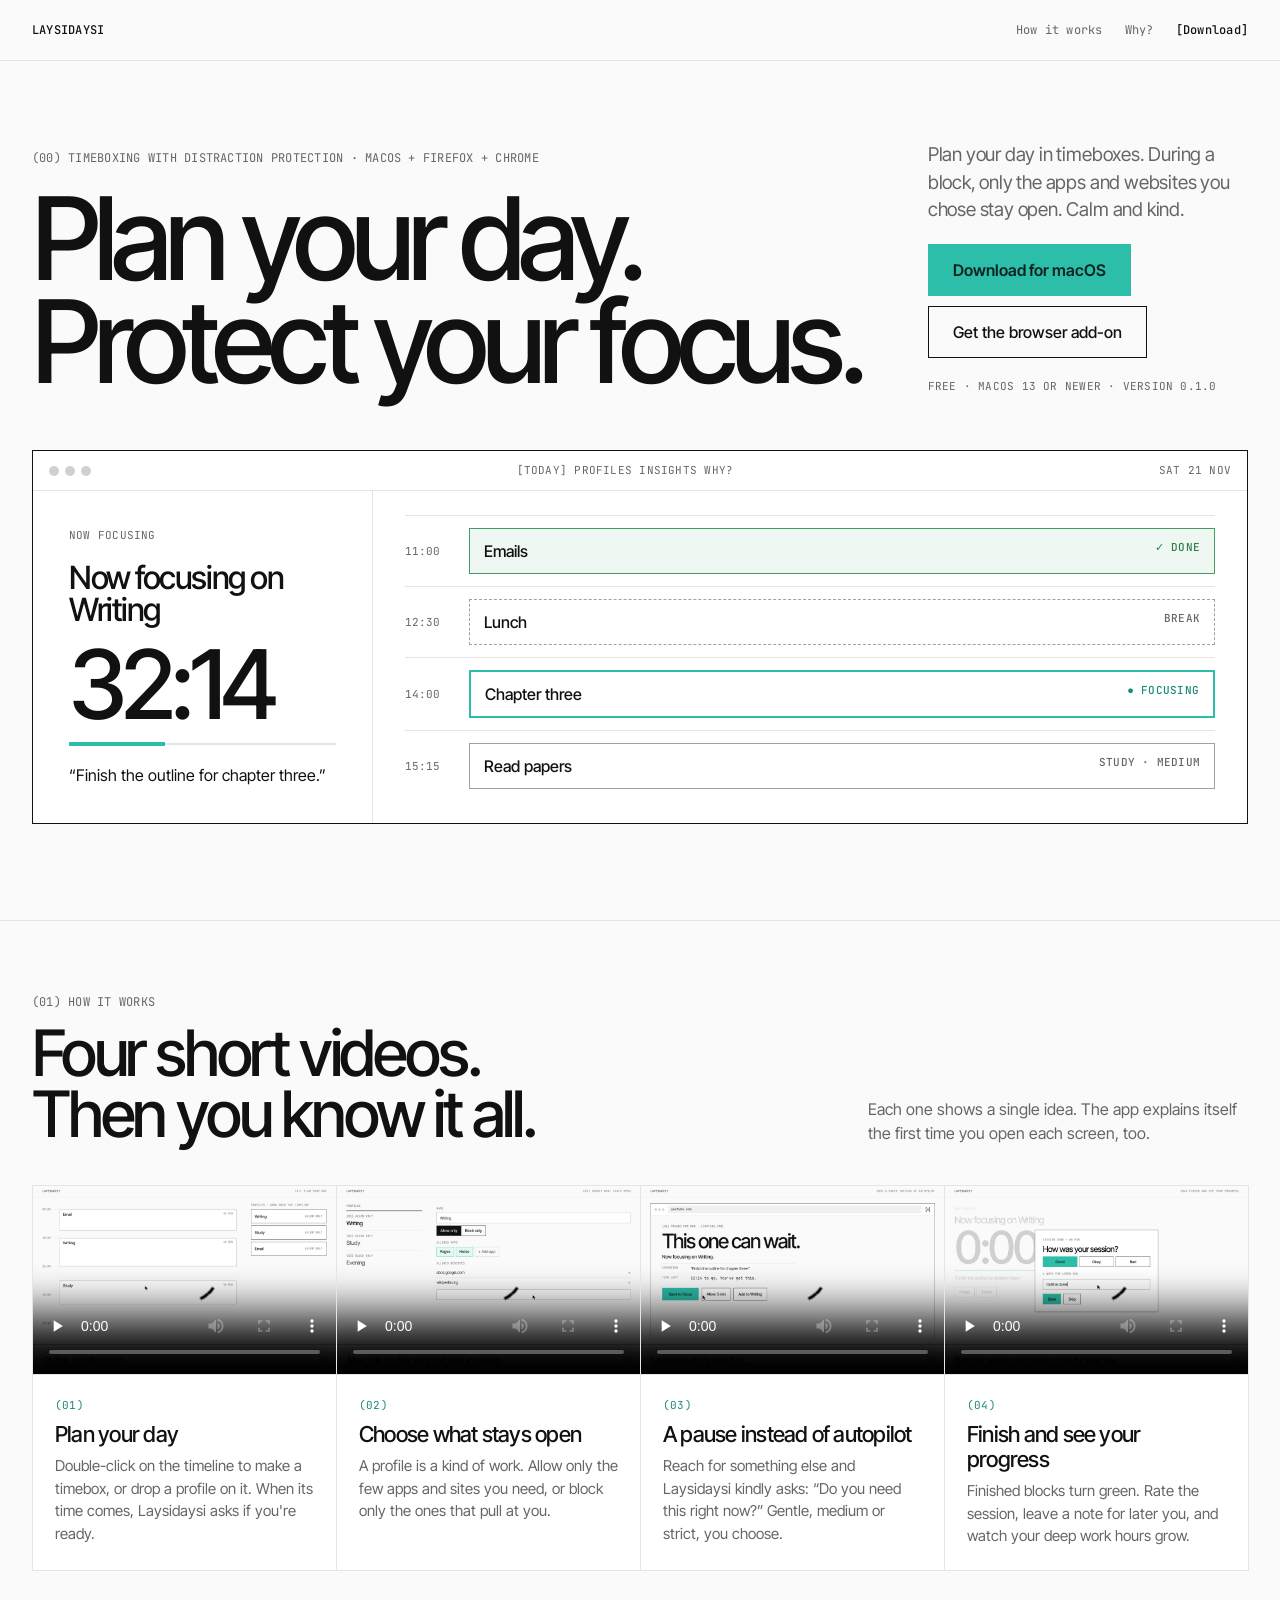
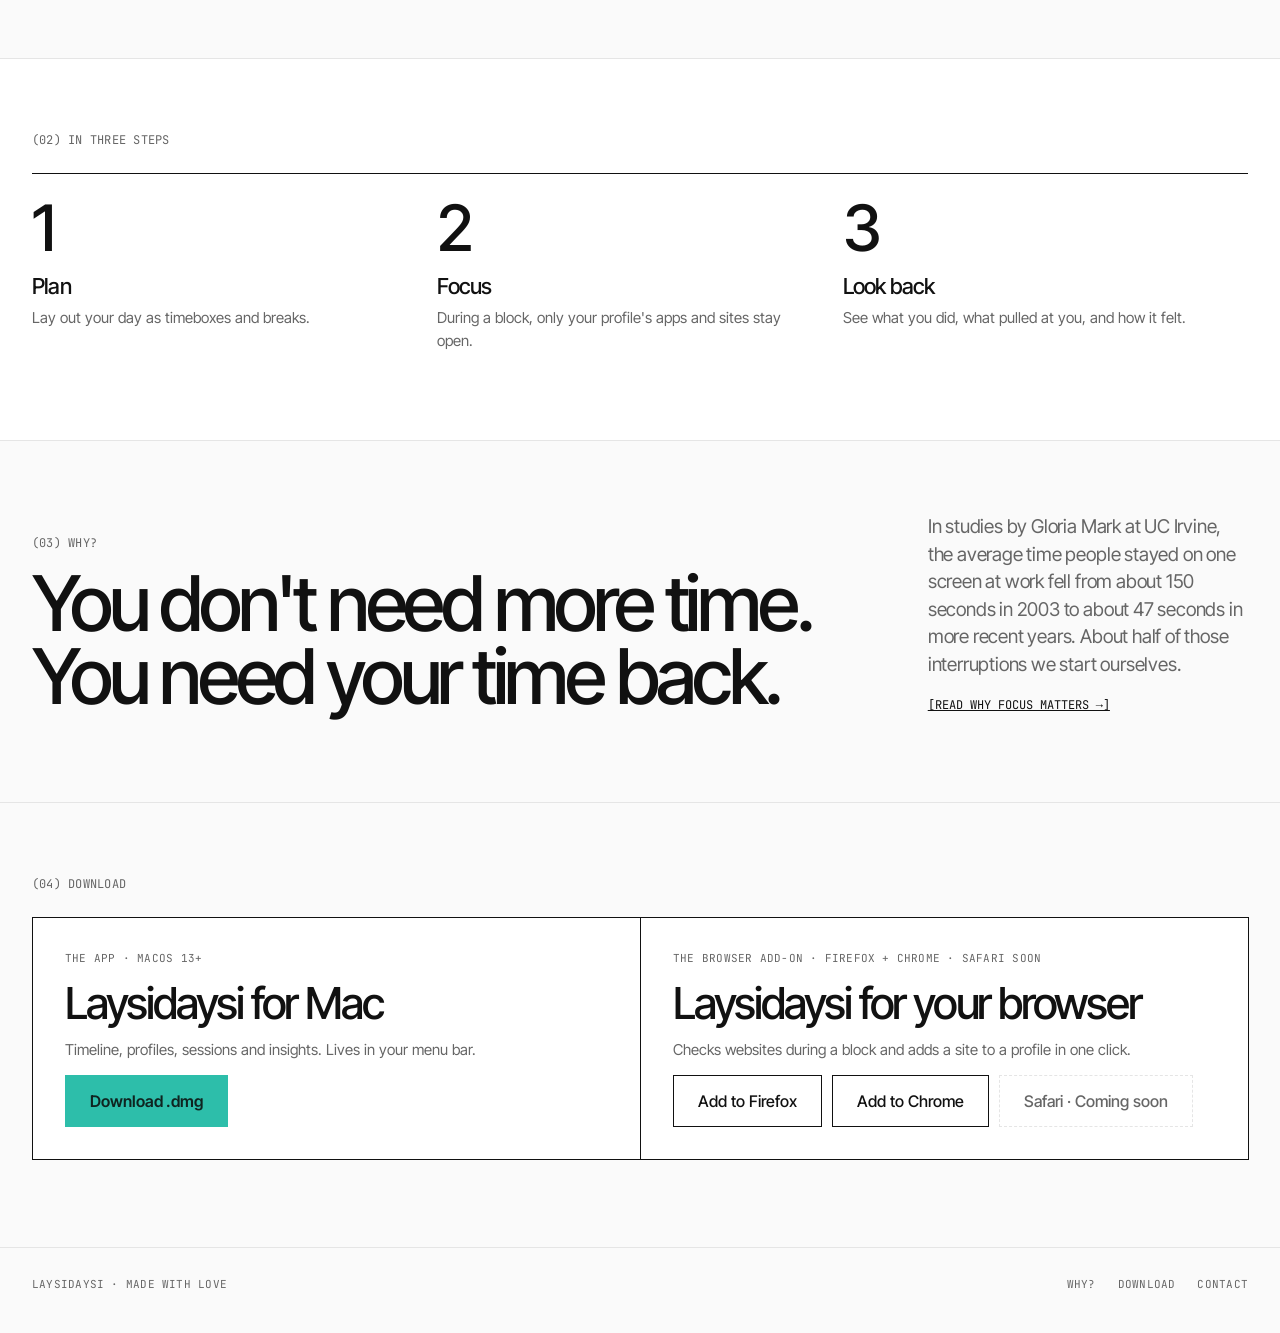
==== index.html @ 46580354 "Website: Safari add-on card (coming soon)" ====
<!doctype html>
<html lang="en">
  <head>
    <meta charset="UTF-8" />
    <meta http-equiv="Content-Security-Policy" content="default-src 'none'; style-src 'self'; font-src 'self'; img-src 'self'; media-src 'self'; base-uri 'none'; form-action 'none'" />
    <meta name="viewport" content="width=device-width, initial-scale=1.0" />
    <meta name="color-scheme" content="light dark" />
    <meta
      name="description"
      content="Plan your day in timeboxes. During a block, only the apps and websites you chose stay open. For macOS, with add-ons for Firefox and Chrome."
    />
    <title>Laysidaysi · Plan your day. Protect your focus.</title>
    <link rel="icon" href="./favicon.svg" type="image/svg+xml" />
    <link rel="stylesheet" crossorigin href="./assets/site-CPJvt1c-.css">
  </head>
  <body>
    <header class="topbar">
      <div class="wrap">
        <a class="brand" href="./index.html">LAYSIDAYSI</a>
        <nav aria-label="Main">
          <a href="#how">How it works</a>
          <a href="./why.html">Why?</a>
          <a class="brand" href="./download.html">[Download]</a>
        </nav>
      </div>
    </header>

    <main>
      <section class="wrap hero">
        <div class="hero-main">
          <p class="label">
            (00) Timeboxing with distraction protection · macOS + Firefox + Chrome
          </p>
          <h1 class="display">Plan your day.<br />Protect your focus.</h1>
        </div>
        <div class="hero-side">
          <p class="lead">
            Plan your day in timeboxes. During a block, only the apps and websites you chose stay
            open. Calm and kind.
          </p>
          <div class="buttons">
            <a class="button primary" href="https://github.com/D44vid/laysidaysi-releases/releases">Download for macOS</a>
            <a class="button" href="./download.html#extension">Get the browser add-on</a>
          </div>
          <p class="label small">Free · macOS 13 or newer · Version 0.1.0</p>
        </div>
      </section>

      <section class="wrap" aria-label="The app">
        <div class="app-frame" role="img" aria-label="The Laysidaysi app during a focus block">
          <div class="app-frame-bar">
            <span class="lights"><span></span><span></span><span></span></span>
            <span class="label small">[Today] Profiles Insights Why?</span>
            <span class="label small">Sat 21 Nov</span>
          </div>
          <div class="app-frame-body">
            <div class="app-session">
              <span class="label small">Now focusing</span>
              <span class="now">Now focusing on Writing</span>
              <span class="countdown">32:14</span>
              <span class="progress"><span></span></span>
              <span>“Finish the outline for chapter three.”</span>
            </div>
            <ol class="app-timeline">
              <li>
                <time>11:00</time>
                <span class="block done">Emails <span class="label">✓ Done</span></span>
              </li>
              <li>
                <time>12:30</time>
                <span class="block break">Lunch <span class="label">Break</span></span>
              </li>
              <li>
                <time>14:00</time>
                <span class="block now">Chapter three <span class="label">● Focusing</span></span>
              </li>
              <li>
                <time>15:15</time>
                <span class="block">Read papers <span class="label">Study · Medium</span></span>
              </li>
            </ol>
          </div>
        </div>
      </section>

      <section class="band" id="how">
        <div class="wrap">
          <div class="section-head">
            <div>
              <p class="label">(01) How it works</p>
              <h2 class="headline">Four short videos.<br />Then you know it all.</h2>
            </div>
            <p>
              Each one shows a single idea. The app explains itself the first time you open each
              screen, too.
            </p>
          </div>
          <div class="grid">
            <article class="video-card">
              <video
                class="video"
                controls
                playsinline
                preload="none"
                poster="./videos/plan.jpg"
                src="./videos/plan.mp4"
                aria-label="Video: Plan your day"
              ></video>
              <div>
                <p class="label small mint">(01)</p>
                <h3 class="title">Plan your day</h3>
                <p class="body-soft">
                  Double-click on the timeline to make a timebox, or drop a profile on it. When its
                  time comes, Laysidaysi asks if you're ready.
                </p>
              </div>
            </article>
            <article class="video-card">
              <video
                class="video"
                controls
                playsinline
                preload="none"
                poster="./videos/profiles.jpg"
                src="./videos/profiles.mp4"
                aria-label="Video: Choose what stays open"
              ></video>
              <div>
                <p class="label small mint">(02)</p>
                <h3 class="title">Choose what stays open</h3>
                <p class="body-soft">
                  A profile is a kind of work. Allow only the few apps and sites you need, or block
                  only the ones that pull at you.
                </p>
              </div>
            </article>
            <article class="video-card">
              <video
                class="video"
                controls
                playsinline
                preload="none"
                poster="./videos/pause.jpg"
                src="./videos/pause.mp4"
                aria-label="Video: A pause instead of autopilot"
              ></video>
              <div>
                <p class="label small mint">(03)</p>
                <h3 class="title">A pause instead of autopilot</h3>
                <p class="body-soft">
                  Reach for something else and Laysidaysi kindly asks: “Do you need this right now?”
                  Gentle, medium or strict, you choose.
                </p>
              </div>
            </article>
            <article class="video-card">
              <video
                class="video"
                controls
                playsinline
                preload="none"
                poster="./videos/progress.jpg"
                src="./videos/progress.mp4"
                aria-label="Video: Finish and see your progress"
              ></video>
              <div>
                <p class="label small mint">(04)</p>
                <h3 class="title">Finish and see your progress</h3>
                <p class="body-soft">
                  Finished blocks turn green. Rate the session, leave a note for later you, and
                  watch your deep work hours grow.
                </p>
              </div>
            </article>
          </div>
        </div>
      </section>

      <section class="band white">
        <div class="wrap">
          <p class="label">(02) In three steps</p>
          <ol class="steps">
            <li>
              <span class="number">1</span>
              <h3 class="title">Plan</h3>
              <p class="body-soft">Lay out your day as timeboxes and breaks.</p>
            </li>
            <li>
              <span class="number">2</span>
              <h3 class="title">Focus</h3>
              <p class="body-soft">During a block, only your profile's apps and sites stay open.</p>
            </li>
            <li>
              <span class="number">3</span>
              <h3 class="title">Look back</h3>
              <p class="body-soft">See what you did, what pulled at you, and how it felt.</p>
            </li>
          </ol>
        </div>
      </section>

      <section class="band">
        <div class="wrap split">
          <div>
            <p class="label">(03) Why?</p>
            <p class="quote">You don't need more time. You need your time back.</p>
          </div>
          <div>
            <p class="lead">
              In studies by Gloria Mark at UC Irvine, the average time people stayed on one screen
              at work fell from about 150 seconds in 2003 to about 47 seconds in more recent years.
              About half of those interruptions we start ourselves.
            </p>
            <a class="text-link" href="./why.html">[Read why focus matters →]</a>
          </div>
        </div>
      </section>

      <section class="band">
        <div class="wrap">
          <p class="label">(04) Download</p>
          <div class="grid wide strong">
            <div class="download-card">
              <span class="label small">The app · macOS 13+</span>
              <h3>Laysidaysi for Mac</h3>
              <p class="body-soft">
                Timeline, profiles, sessions and insights. Lives in your menu bar.
              </p>
              <a class="button primary" href="https://github.com/D44vid/laysidaysi-releases/releases">Download .dmg</a>
            </div>
            <div class="download-card">
              <span class="label small">The browser add-on · Firefox + Chrome · Safari soon</span>
              <h3>Laysidaysi for your browser</h3>
              <p class="body-soft">
                Checks websites during a block and adds a site to a profile in one click.
              </p>
              <div class="buttons">
                <a class="button" href="download.html#extension">Add to Firefox</a>
                <a class="button" href="download.html#chrome">Add to Chrome</a>
                <span class="button soon" aria-disabled="true">Safari · Coming soon</span>
              </div>
            </div>
          </div>
        </div>
      </section>
    </main>

    <footer class="footer">
      <div class="wrap">
        <span>Laysidaysi · Made with love</span>
        <nav aria-label="Footer">
          <a href="./why.html">Why?</a>
          <a href="./download.html">Download</a>
          <a href="mailto:hello@laysidaysi.com">Contact</a>
        </nav>
      </div>
    </footer>
  </body>
</html>
---- assets/site-CPJvt1c-.css ----
:root{--bg:#fafafa;--surface:#fff;--surface-strong:#f0f0f0;--line:#e5e5e5;--line-strong:#a1a1a1;--text:#111;--text-soft:#666;--accent:#2dbeaa;--accent-strong:#1a8a7a;--accent-soft:#e3f7f3;--accent-glow:#2dbeaa38;--done:#3f9f63;--done-strong:#2f7d4c;--done-soft:#eef7f1;--on-accent:#0f2420;--shadow:0 1px 0 #1111110a;--backdrop:#fafafad1;--radius-card:0;--radius-field:0;--radius-pill:0;--font:"Inter Tight", -apple-system, BlinkMacSystemFont, "Helvetica Neue", sans-serif;--font-mono:"JetBrains Mono", ui-monospace, "SF Mono", Menlo, monospace;--lightningcss-light:initial;--lightningcss-dark: ;color-scheme:light}@media (prefers-color-scheme:dark){:root:not([data-theme=light]){--bg:#141414;--surface:#1b1b1b;--surface-strong:#242424;--line:#2e2e2e;--line-strong:#5c5c5c;--text:#f2f2f2;--text-soft:#a3a3a3;--accent-strong:#5fd6c4;--accent-soft:#15302c;--accent-glow:#2dbeaa4d;--done:#6cc48f;--done-strong:#8ad4a6;--done-soft:#182a1f;--on-accent:#0f2420;--shadow:none;--backdrop:#141414d1;--lightningcss-light: ;--lightningcss-dark:initial;color-scheme:dark}}:root[data-theme=dark]{--bg:#141414;--surface:#1b1b1b;--surface-strong:#242424;--line:#2e2e2e;--line-strong:#5c5c5c;--text:#f2f2f2;--text-soft:#a3a3a3;--accent-strong:#5fd6c4;--accent-soft:#15302c;--accent-glow:#2dbeaa4d;--done:#6cc48f;--done-strong:#8ad4a6;--done-soft:#182a1f;--on-accent:#0f2420;--shadow:none;--backdrop:#141414d1;--lightningcss-light: ;--lightningcss-dark:initial;color-scheme:dark}@font-face{font-family:Inter Tight;font-style:normal;font-display:swap;font-weight:400;src:url(./inter-tight-latin-400-normal-iW8qmuJY.woff2)format("woff2"),url(./inter-tight-latin-400-normal-BLrFJfvD.woff)format("woff")}@font-face{font-family:Inter Tight;font-style:normal;font-display:swap;font-weight:500;src:url(./inter-tight-latin-500-normal-BFXNXuvF.woff2)format("woff2"),url(./inter-tight-latin-500-normal-pobXraBK.woff)format("woff")}@font-face{font-family:Inter Tight;font-style:normal;font-display:swap;font-weight:600;src:url(./inter-tight-latin-600-normal-BgSTtRxb.woff2)format("woff2"),url(./inter-tight-latin-600-normal-D7bG6gX1.woff)format("woff")}@font-face{font-family:JetBrains Mono;font-style:normal;font-display:swap;font-weight:400;src:url(./jetbrains-mono-latin-400-normal-V6pRDFza.woff2)format("woff2"),url(./jetbrains-mono-latin-400-normal-6-qcROiO.woff)format("woff")}@font-face{font-family:JetBrains Mono;font-style:normal;font-display:swap;font-weight:500;src:url(./jetbrains-mono-latin-500-normal-BWZEU5yA.woff2)format("woff2"),url(./jetbrains-mono-latin-500-normal-CJOVTJB7.woff)format("woff")}*{box-sizing:border-box}html{scroll-behavior:smooth;scroll-padding-top:72px}body{background:var(--bg);color:var(--text);font-family:var(--font);-webkit-font-smoothing:antialiased;margin:0;font-size:16px;line-height:1.5}h1,h2,h3,p,ol,ul,dl,dd{margin:0}h1,h2,h3{font-weight:500}a{color:var(--text)}a:hover{color:var(--accent-strong)}a:focus-visible{outline:2px solid var(--accent);outline-offset:2px}strong{font-weight:600}.wrap{max-width:1280px;margin:0 auto;padding:0 32px}@media (width<=600px){.wrap{padding:0 16px}}.band{border-top:1px solid var(--line);padding:72px 0 88px}.band.white{background:var(--surface)}.label{font-family:var(--font-mono);letter-spacing:.02em;text-transform:uppercase;color:var(--text-soft);font-size:12px}.label.small{font-size:11px}.label.mint{color:var(--accent-strong)}.body-soft{color:var(--text-soft);font-size:15px;line-height:1.5}.display{letter-spacing:-.06em;font-size:clamp(52px,9vw,128px);line-height:.9}.headline{letter-spacing:-.05em;font-size:clamp(40px,5vw,64px);line-height:.95}.quote{letter-spacing:-.055em;font-size:clamp(40px,6vw,84px);font-weight:500;line-height:.95}.title{letter-spacing:-.035em;font-size:22px;line-height:1.15}.lead{letter-spacing:-.01em;color:var(--text-soft);font-size:19px;line-height:1.45}.button{border:1px solid var(--text);min-height:52px;color:var(--text);align-items:center;padding:0 24px;font-size:16px;font-weight:500;text-decoration:none;transition:background .15s,border-color .15s,color .15s;display:inline-flex}.button:hover{background:var(--text);color:var(--bg)}.button.primary{background:var(--accent);border-color:var(--accent);color:var(--on-accent);font-weight:600}.button.primary:hover{background:var(--accent-strong);border-color:var(--accent-strong);color:var(--bg)}.button.soon,.button.soon:hover{border-style:dashed;border-color:var(--line);color:var(--text-soft);cursor:default;background:0 0}.buttons{flex-wrap:wrap;gap:10px;display:flex}.text-link{font-family:var(--font-mono);text-transform:uppercase;font-size:12px}.topbar{z-index:2;background:var(--backdrop);-webkit-backdrop-filter:blur(12px);backdrop-filter:blur(12px);border-bottom:1px solid var(--line);position:sticky;top:0}.topbar .wrap,.footer .wrap{font-family:var(--font-mono);letter-spacing:.02em;flex-wrap:wrap;justify-content:space-between;align-items:center;gap:12px 22px;font-size:12px;display:flex}.topbar .wrap{min-height:60px}.topbar nav,.footer nav{flex-wrap:wrap;gap:8px 22px;display:flex}.topbar a,.footer a{color:var(--text-soft);text-decoration:none}.topbar a:hover,.footer a:hover{color:var(--text)}.topbar .brand,.topbar a[aria-current=page]{color:var(--text);font-weight:500}.footer{border-top:1px solid var(--line)}.footer .wrap{color:var(--text-soft);text-transform:uppercase;padding-top:28px;padding-bottom:40px;font-size:11px}.hero{flex-wrap:wrap;align-items:flex-end;gap:48px;padding-top:80px;padding-bottom:56px;display:flex}.hero-main{flex:999 560px;min-width:0}.hero-main .label{margin-bottom:20px}.hero-side{flex-direction:column;flex:320px;gap:20px;display:flex}.app-frame{border:1px solid var(--text);background:var(--surface);margin-bottom:96px}.app-frame-bar{border-bottom:1px solid var(--line);justify-content:space-between;align-items:center;gap:12px;height:40px;padding:0 16px;display:flex}.lights{gap:6px;display:flex}.lights span{background:var(--line-strong);opacity:.5;border-radius:50%;width:10px;height:10px}.app-frame-body{flex-wrap:wrap;display:flex}.app-session{border-right:1px solid var(--line);flex-direction:column;flex:340px;gap:18px;padding:36px;display:flex}.app-session .now{letter-spacing:-.045em;font-size:32px;font-weight:500;line-height:1}.app-session .countdown{letter-spacing:-.06em;font-size:clamp(64px,8vw,96px);font-weight:500;line-height:.85}.progress{background:var(--line);height:2px;position:relative}.progress span{background:var(--accent);width:36%;height:4px;position:absolute;top:-1px;left:0}.app-timeline{flex-direction:column;flex:999 480px;gap:12px;padding:24px 32px;list-style:none;display:flex}.app-timeline li{border-top:1px solid var(--line);align-items:center;gap:16px;padding-top:12px;display:flex}.app-timeline time{width:48px;font-family:var(--font-mono);color:var(--text-soft);font-size:11px}.block{border:1px solid var(--line-strong);flex:1;justify-content:space-between;gap:12px;padding:10px 14px;font-weight:500;display:flex}.block .label{font-size:11px}.block.done{background:var(--done-soft);border-color:var(--done)}.block.done .label{color:var(--done-strong)}.block.break{border-style:dashed}.block.now{border:2px solid var(--accent)}.block.now .label{color:var(--accent-strong)}@media (width<=600px){.app-session{border-right:none;border-bottom:1px solid var(--line);padding:24px}.app-timeline{padding:16px}.app-frame-bar .label:nth-child(2){display:none}}.section-head{flex-wrap:wrap;justify-content:space-between;align-items:flex-end;gap:24px;margin-bottom:40px;display:flex}.section-head .label{margin-bottom:12px}.section-head>p{max-width:380px;color:var(--text-soft)}.band>.wrap>.label{margin-bottom:24px;display:block}.grid{grid-template-columns:repeat(auto-fit,minmax(min(100%,280px),1fr));gap:0;display:grid}.grid.wide{grid-template-columns:repeat(auto-fit,minmax(min(100%,340px),1fr))}.grid.pairs{grid-template-columns:repeat(auto-fit,minmax(min(100%,460px),1fr))}.grid>*{border:1px solid var(--line);background:var(--surface);margin:0 -1px -1px 0}.grid.strong>*{border-color:var(--text)}.video-card{flex-direction:column;display:flex}.video-card>div{flex-direction:column;gap:8px;padding:22px;display:flex}.video{aspect-ratio:16/10;background:var(--surface-strong);border-bottom:1px solid var(--line);width:100%;display:block;position:relative}video.video{object-fit:cover}.video .label{font-size:11px;position:absolute;top:14px;left:16px}.video .play{background:var(--line-strong);justify-content:center;align-items:center;width:56px;height:56px;display:flex;position:absolute;top:50%;left:50%;transform:translate(-50%,-50%)}.video .play svg{fill:var(--bg)}.video.framed{border:1px solid var(--line)}.steps{grid-template-columns:repeat(auto-fit,minmax(min(100%,260px),1fr));padding:0;list-style:none;display:grid}.steps li{border-top:1px solid var(--text);padding:22px 24px 0 0}.steps .number{letter-spacing:-.06em;margin-bottom:14px;font-size:64px;font-weight:500;line-height:1;display:block}.steps h3{margin-bottom:8px}.split{flex-wrap:wrap;align-items:flex-end;gap:48px;display:flex}.split>:first-child{flex:999 560px;min-width:0}.split>:last-child{flex-direction:column;flex:320px;gap:18px;display:flex}.split .label{margin-bottom:16px;display:block}.download-card{flex-direction:column;align-items:flex-start;gap:14px;padding:32px;display:flex}.download-card h2,.download-card h3{letter-spacing:-.05em;font-size:clamp(32px,4vw,44px);line-height:1}.facts{grid-template-columns:auto 1fr;gap:6px 20px;font-size:14px;display:grid}.facts dt{padding-top:2px}.command{border:1px solid var(--line);font-family:var(--font-mono);overflow-wrap:anywhere;-webkit-user-select:all;user-select:all;margin-top:8px;padding:10px 12px;font-size:13px;display:block}.why-hero{padding-top:80px;padding-bottom:64px}.why-hero .label{margin-bottom:20px;display:block}.why-hero h1{letter-spacing:-.06em;max-width:1100px;margin-bottom:40px;font-size:clamp(52px,8vw,112px);line-height:.92}.why-hero .lead{max-width:620px;font-size:20px}.chapter{border-bottom:1px solid var(--line);flex-wrap:wrap;gap:24px 64px;padding:48px 0;display:flex}.chapter>header{flex:280px}.chapter>header .label{margin-bottom:10px;display:block}.chapter h2{letter-spacing:-.045em;font-size:36px;line-height:1}.chapter .text{flex:999 520px;min-width:0;font-size:17px;line-height:1.6}.chapter .text>*+*{margin-top:14px}.chapter ul{padding-left:20px}.chapter li+li{margin-top:10px}.closing{flex-wrap:wrap;justify-content:space-between;align-items:center;gap:24px;padding:56px 0;display:flex}.closing p{letter-spacing:-.05em;font-size:clamp(32px,4vw,52px);font-weight:500;line-height:1}.sources{border-top:1px solid var(--line);color:var(--text-soft);padding:32px 0 64px;font-size:13px}.sources .label{margin-bottom:14px;display:block}.sources ul{columns:2 280px;column-gap:48px;padding-left:20px;line-height:1.8}.setup{flex-wrap:wrap;gap:48px;display:flex}.setup>div{flex:300px}.setup>div .label{margin-bottom:14px;display:block}.setup>div h2{letter-spacing:-.05em;margin-bottom:24px;font-size:44px;line-height:.95}.setup ol{flex:999 520px;min-width:0;padding:0;list-style:none}.setup ol li{border-top:1px solid var(--line);gap:24px;padding:22px 0;display:flex}.setup ol li:first-child{border-top-color:var(--text)}.setup ol li:last-child{border-bottom:1px solid var(--line)}.setup .number{letter-spacing:-.06em;flex:none;width:40px;font-size:48px;font-weight:500;line-height:1}.setup li:last-child .number{color:var(--accent-strong)}.setup h3{margin-bottom:6px}
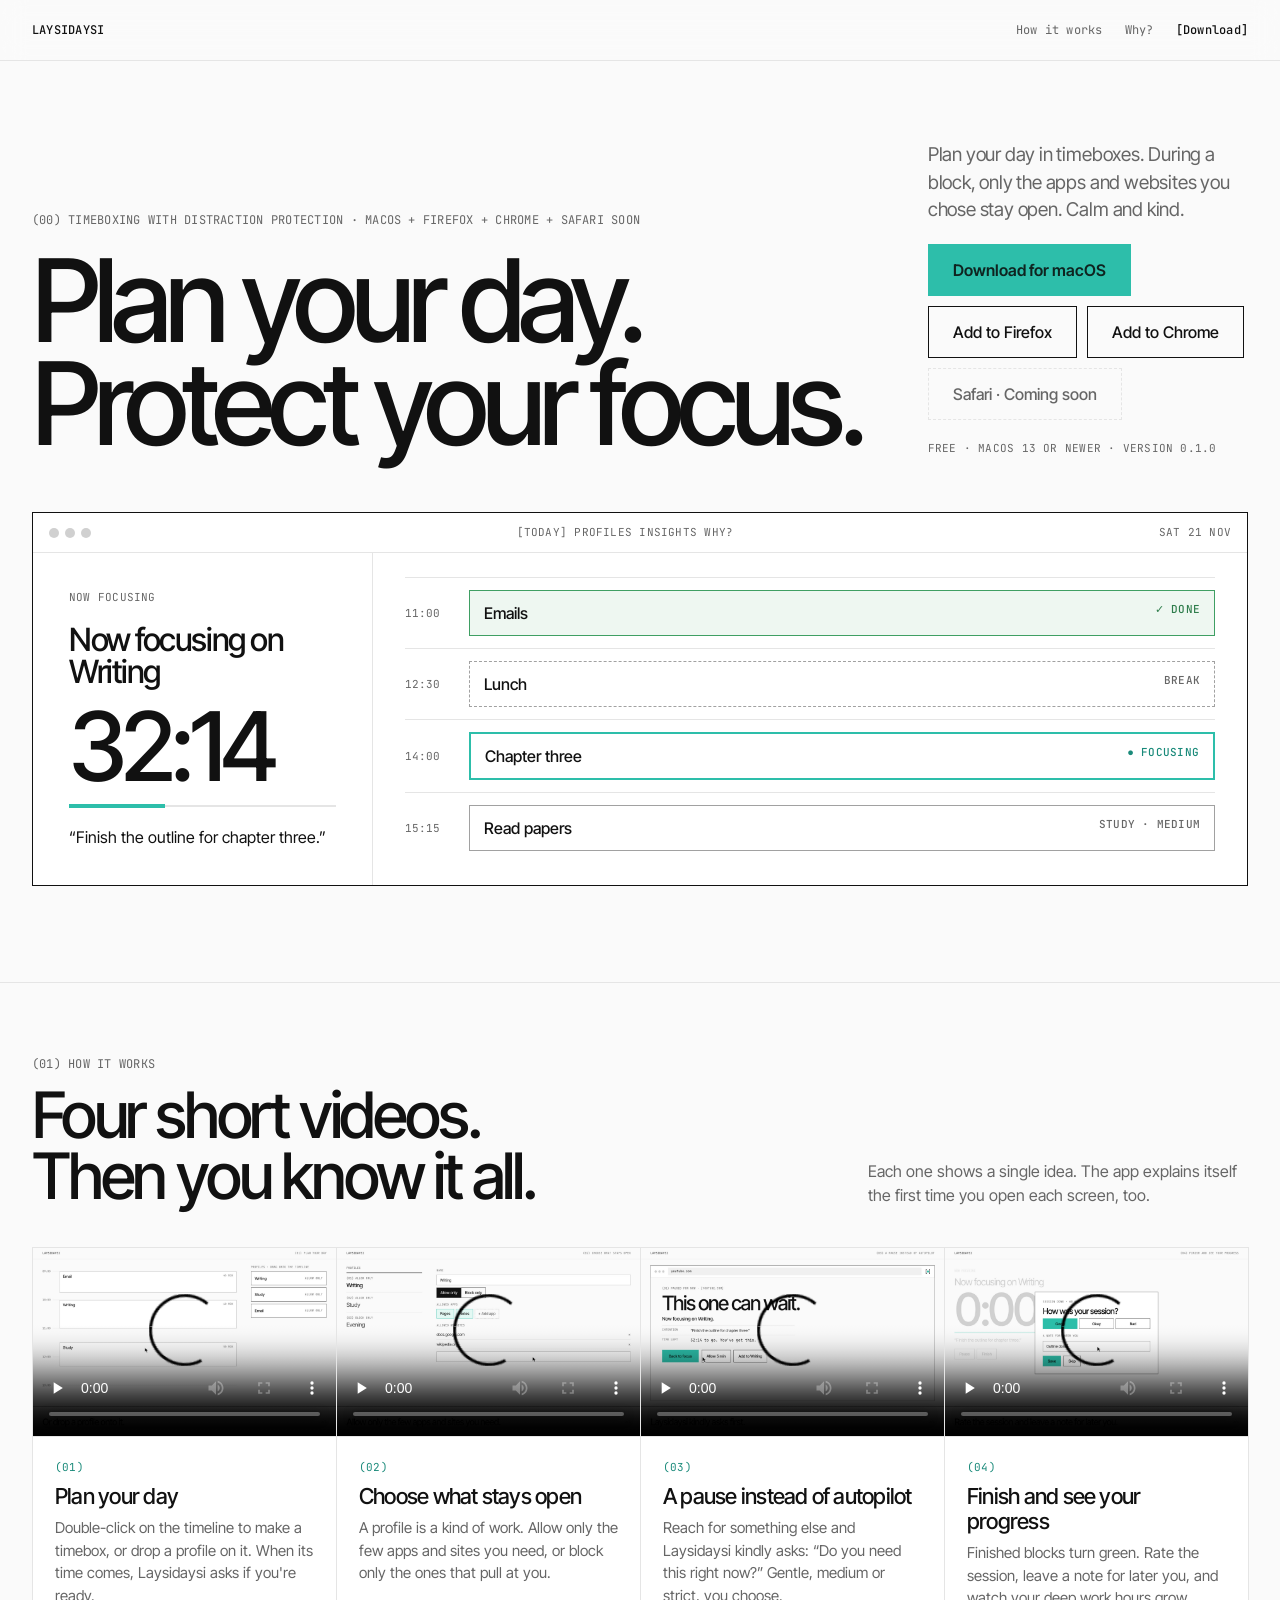
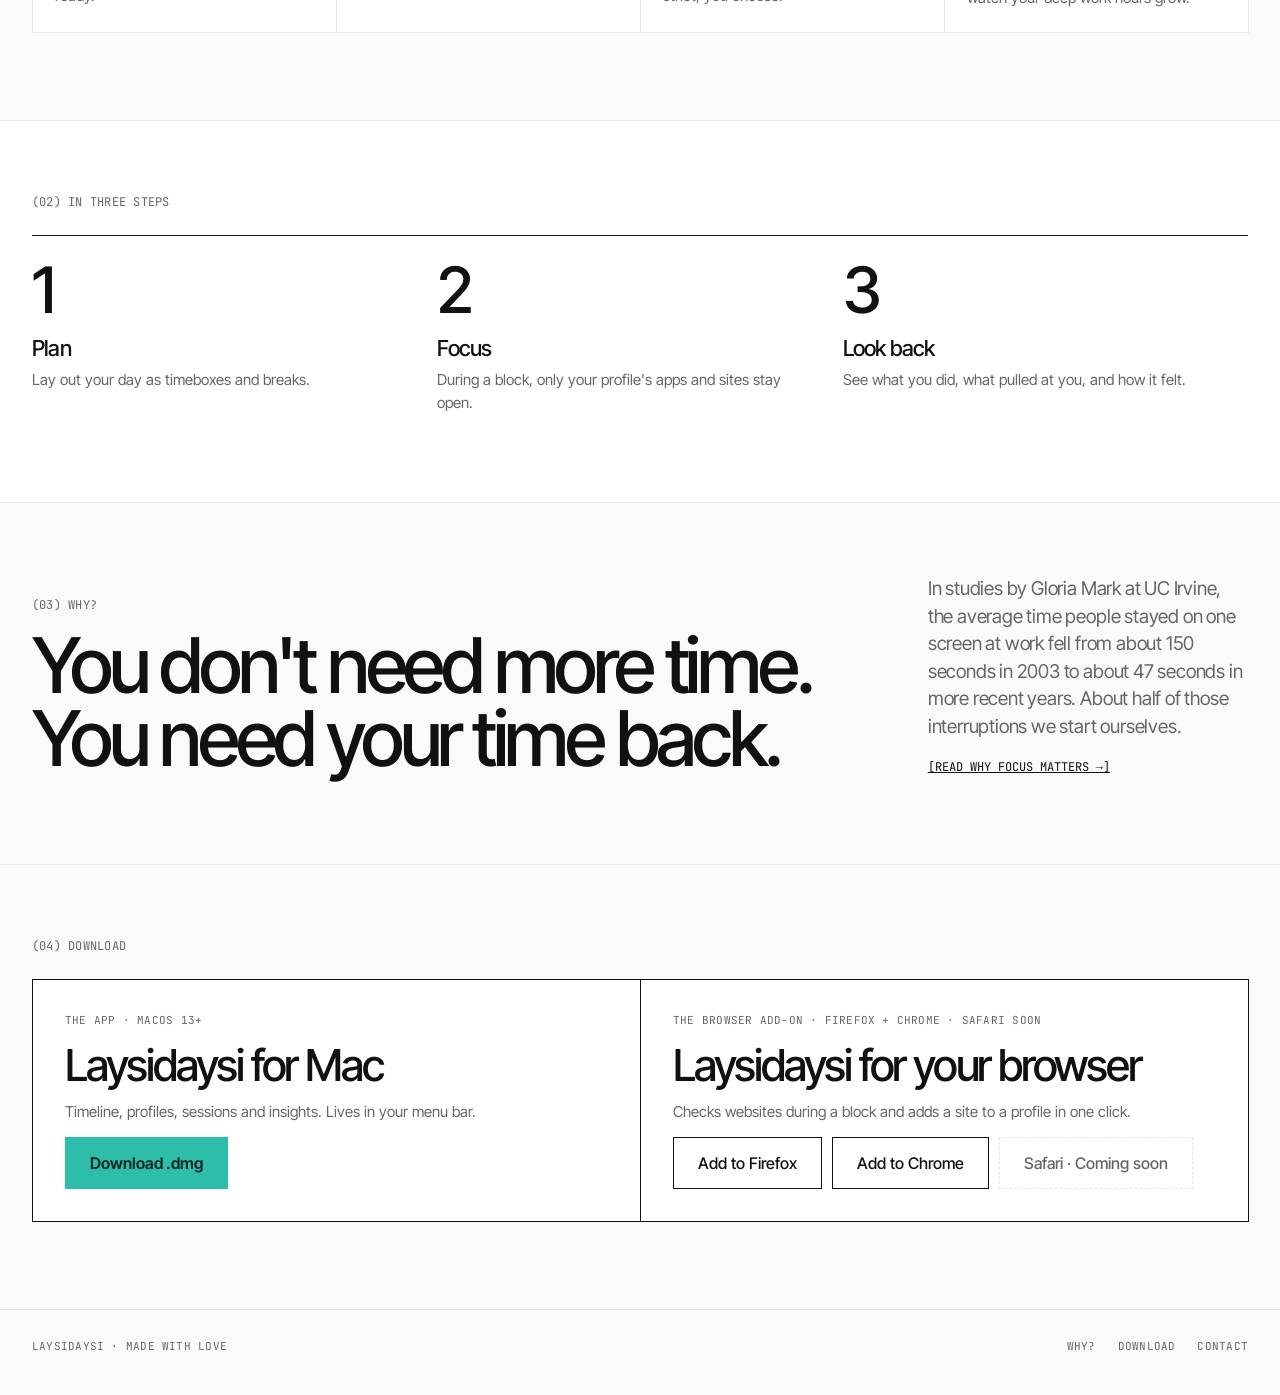
==== commit d6d53506: "Website: browser buttons in the hero" ====
--- a/index.html
+++ b/index.html
@@ -29,7 +29,7 @@
       <section class="wrap hero">
         <div class="hero-main">
           <p class="label">
-            (00) Timeboxing with distraction protection · macOS + Firefox + Chrome
+            (00) Timeboxing with distraction protection · macOS + Firefox + Chrome + Safari soon
           </p>
           <h1 class="display">Plan your day.<br />Protect your focus.</h1>
         </div>
@@ -40,7 +40,9 @@
           </p>
           <div class="buttons">
             <a class="button primary" href="https://github.com/D44vid/laysidaysi-releases/releases">Download for macOS</a>
-            <a class="button" href="./download.html#extension">Get the browser add-on</a>
+            <a class="button" href="download.html#extension">Add to Firefox</a>
+            <a class="button" href="download.html#chrome">Add to Chrome</a>
+            <span class="button soon" aria-disabled="true">Safari · Coming soon</span>
           </div>
           <p class="label small">Free · macOS 13 or newer · Version 0.1.0</p>
         </div>
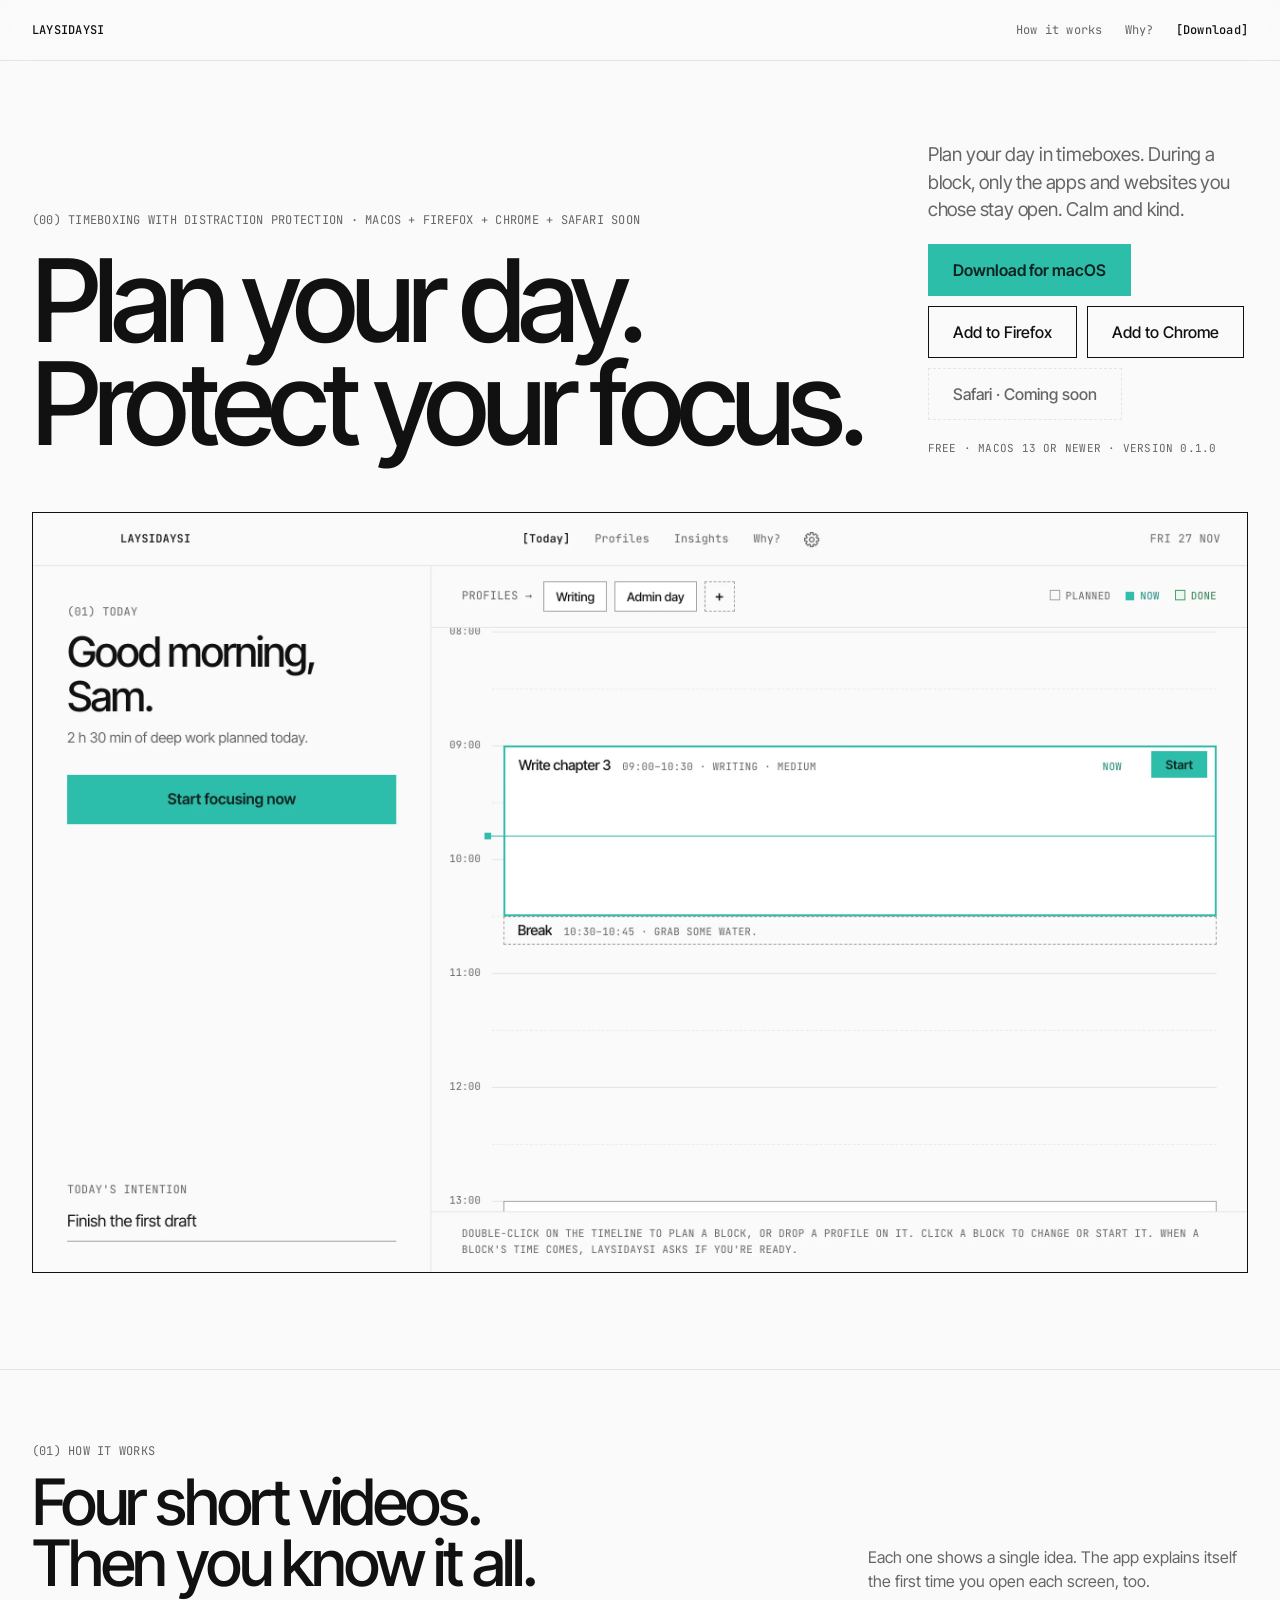
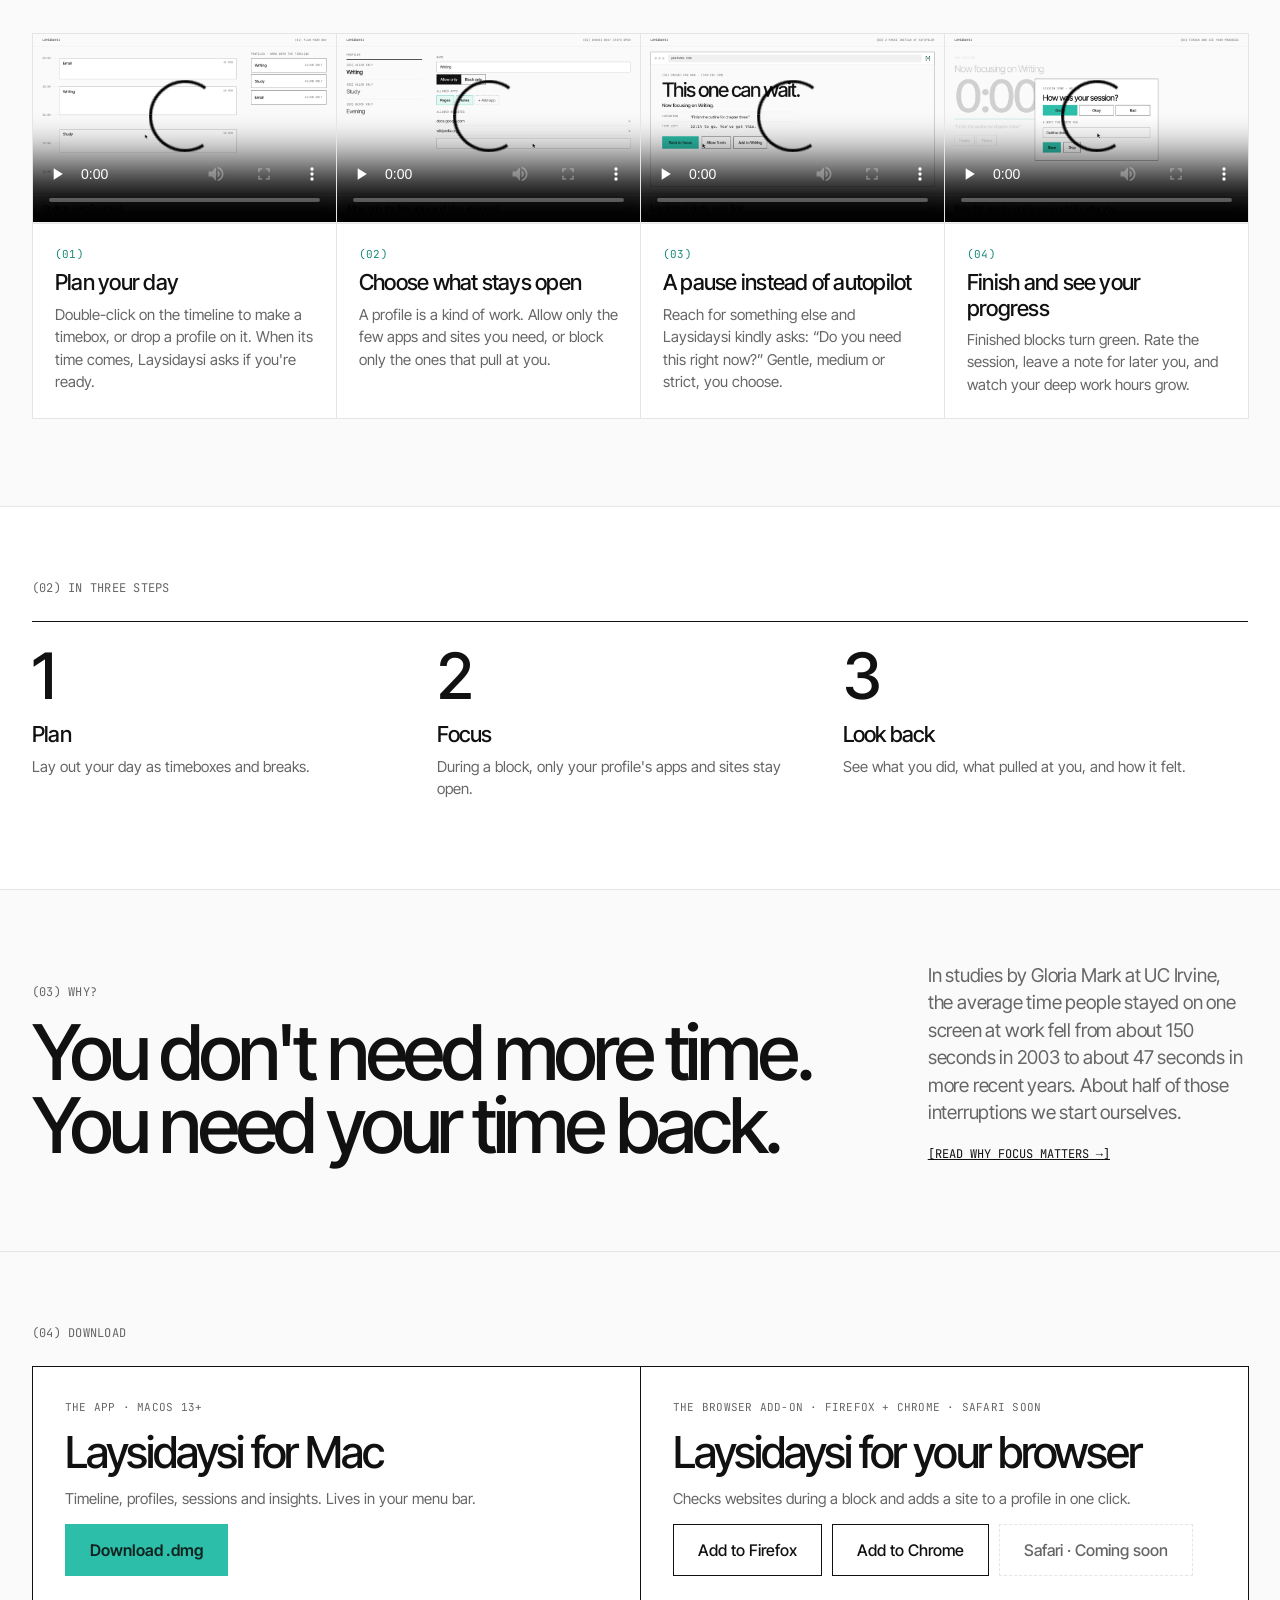
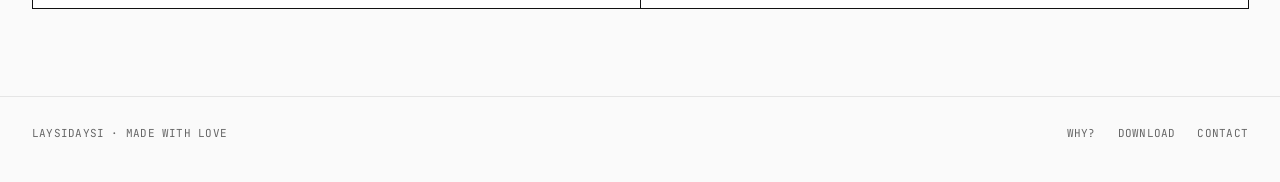
==== commit 7b205d75: "Website: real screenshot of the Today screen" ====
--- a/index.html
+++ b/index.html
@@ -11,7 +11,7 @@
     />
     <title>Laysidaysi · Plan your day. Protect your focus.</title>
     <link rel="icon" href="./favicon.svg" type="image/svg+xml" />
-    <link rel="stylesheet" crossorigin href="./assets/site-CPJvt1c-.css">
+    <link rel="stylesheet" crossorigin href="./assets/site-B0bVX9TC.css">
   </head>
   <body>
     <header class="topbar">
@@ -49,40 +49,15 @@
       </section>
 
       <section class="wrap" aria-label="The app">
-        <div class="app-frame" role="img" aria-label="The Laysidaysi app during a focus block">
-          <div class="app-frame-bar">
-            <span class="lights"><span></span><span></span><span></span></span>
-            <span class="label small">[Today] Profiles Insights Why?</span>
-            <span class="label small">Sat 21 Nov</span>
-          </div>
-          <div class="app-frame-body">
-            <div class="app-session">
-              <span class="label small">Now focusing</span>
-              <span class="now">Now focusing on Writing</span>
-              <span class="countdown">32:14</span>
-              <span class="progress"><span></span></span>
-              <span>“Finish the outline for chapter three.”</span>
-            </div>
-            <ol class="app-timeline">
-              <li>
-                <time>11:00</time>
-                <span class="block done">Emails <span class="label">✓ Done</span></span>
-              </li>
-              <li>
-                <time>12:30</time>
-                <span class="block break">Lunch <span class="label">Break</span></span>
-              </li>
-              <li>
-                <time>14:00</time>
-                <span class="block now">Chapter three <span class="label">● Focusing</span></span>
-              </li>
-              <li>
-                <time>15:15</time>
-                <span class="block">Read papers <span class="label">Study · Medium</span></span>
-              </li>
-            </ol>
-          </div>
-        </div>
+        <picture class="app-shot">
+          <source srcset="./images/app-today-dark.webp" media="(prefers-color-scheme: dark)" />
+          <img
+            src="./images/app-today-light.webp"
+            width="2560"
+            height="1600"
+            alt="The Laysidaysi Today screen: a greeting, the Start focusing now button and the day's timeline with a focus block and a break"
+          />
+        </picture>
       </section>
 
       <section class="band" id="how">
--- a/assets/site-B0bVX9TC.css
+++ b/assets/site-B0bVX9TC.css
@@ -0,0 +1 @@
+:root{--bg:#fafafa;--surface:#fff;--surface-strong:#f0f0f0;--line:#e5e5e5;--line-strong:#a1a1a1;--text:#111;--text-soft:#666;--accent:#2dbeaa;--accent-strong:#1a8a7a;--accent-soft:#e3f7f3;--accent-glow:#2dbeaa38;--done:#3f9f63;--done-strong:#2f7d4c;--done-soft:#eef7f1;--on-accent:#0f2420;--shadow:0 1px 0 #1111110a;--backdrop:#fafafad1;--radius-card:0;--radius-field:0;--radius-pill:0;--font:"Inter Tight", -apple-system, BlinkMacSystemFont, "Helvetica Neue", sans-serif;--font-mono:"JetBrains Mono", ui-monospace, "SF Mono", Menlo, monospace;--lightningcss-light:initial;--lightningcss-dark: ;color-scheme:light}@media (prefers-color-scheme:dark){:root:not([data-theme=light]){--bg:#141414;--surface:#1b1b1b;--surface-strong:#242424;--line:#2e2e2e;--line-strong:#5c5c5c;--text:#f2f2f2;--text-soft:#a3a3a3;--accent-strong:#5fd6c4;--accent-soft:#15302c;--accent-glow:#2dbeaa4d;--done:#6cc48f;--done-strong:#8ad4a6;--done-soft:#182a1f;--on-accent:#0f2420;--shadow:none;--backdrop:#141414d1;--lightningcss-light: ;--lightningcss-dark:initial;color-scheme:dark}}:root[data-theme=dark]{--bg:#141414;--surface:#1b1b1b;--surface-strong:#242424;--line:#2e2e2e;--line-strong:#5c5c5c;--text:#f2f2f2;--text-soft:#a3a3a3;--accent-strong:#5fd6c4;--accent-soft:#15302c;--accent-glow:#2dbeaa4d;--done:#6cc48f;--done-strong:#8ad4a6;--done-soft:#182a1f;--on-accent:#0f2420;--shadow:none;--backdrop:#141414d1;--lightningcss-light: ;--lightningcss-dark:initial;color-scheme:dark}@font-face{font-family:Inter Tight;font-style:normal;font-display:swap;font-weight:400;src:url(./inter-tight-latin-400-normal-iW8qmuJY.woff2)format("woff2"),url(./inter-tight-latin-400-normal-BLrFJfvD.woff)format("woff")}@font-face{font-family:Inter Tight;font-style:normal;font-display:swap;font-weight:500;src:url(./inter-tight-latin-500-normal-BFXNXuvF.woff2)format("woff2"),url(./inter-tight-latin-500-normal-pobXraBK.woff)format("woff")}@font-face{font-family:Inter Tight;font-style:normal;font-display:swap;font-weight:600;src:url(./inter-tight-latin-600-normal-BgSTtRxb.woff2)format("woff2"),url(./inter-tight-latin-600-normal-D7bG6gX1.woff)format("woff")}@font-face{font-family:JetBrains Mono;font-style:normal;font-display:swap;font-weight:400;src:url(./jetbrains-mono-latin-400-normal-V6pRDFza.woff2)format("woff2"),url(./jetbrains-mono-latin-400-normal-6-qcROiO.woff)format("woff")}@font-face{font-family:JetBrains Mono;font-style:normal;font-display:swap;font-weight:500;src:url(./jetbrains-mono-latin-500-normal-BWZEU5yA.woff2)format("woff2"),url(./jetbrains-mono-latin-500-normal-CJOVTJB7.woff)format("woff")}*{box-sizing:border-box}html{scroll-behavior:smooth;scroll-padding-top:72px}body{background:var(--bg);color:var(--text);font-family:var(--font);-webkit-font-smoothing:antialiased;margin:0;font-size:16px;line-height:1.5}h1,h2,h3,p,ol,ul,dl,dd{margin:0}h1,h2,h3{font-weight:500}a{color:var(--text)}a:hover{color:var(--accent-strong)}a:focus-visible{outline:2px solid var(--accent);outline-offset:2px}strong{font-weight:600}.wrap{max-width:1280px;margin:0 auto;padding:0 32px}@media (width<=600px){.wrap{padding:0 16px}}.band{border-top:1px solid var(--line);padding:72px 0 88px}.band.white{background:var(--surface)}.label{font-family:var(--font-mono);letter-spacing:.02em;text-transform:uppercase;color:var(--text-soft);font-size:12px}.label.small{font-size:11px}.label.mint{color:var(--accent-strong)}.body-soft{color:var(--text-soft);font-size:15px;line-height:1.5}.display{letter-spacing:-.06em;font-size:clamp(52px,9vw,128px);line-height:.9}.headline{letter-spacing:-.05em;font-size:clamp(40px,5vw,64px);line-height:.95}.quote{letter-spacing:-.055em;font-size:clamp(40px,6vw,84px);font-weight:500;line-height:.95}.title{letter-spacing:-.035em;font-size:22px;line-height:1.15}.lead{letter-spacing:-.01em;color:var(--text-soft);font-size:19px;line-height:1.45}.button{border:1px solid var(--text);min-height:52px;color:var(--text);align-items:center;padding:0 24px;font-size:16px;font-weight:500;text-decoration:none;transition:background .15s,border-color .15s,color .15s;display:inline-flex}.button:hover{background:var(--text);color:var(--bg)}.button.primary{background:var(--accent);border-color:var(--accent);color:var(--on-accent);font-weight:600}.button.primary:hover{background:var(--accent-strong);border-color:var(--accent-strong);color:var(--bg)}.button.soon,.button.soon:hover{border-style:dashed;border-color:var(--line);color:var(--text-soft);cursor:default;background:0 0}.buttons{flex-wrap:wrap;gap:10px;display:flex}.text-link{font-family:var(--font-mono);text-transform:uppercase;font-size:12px}.topbar{z-index:2;background:var(--backdrop);-webkit-backdrop-filter:blur(12px);backdrop-filter:blur(12px);border-bottom:1px solid var(--line);position:sticky;top:0}.topbar .wrap,.footer .wrap{font-family:var(--font-mono);letter-spacing:.02em;flex-wrap:wrap;justify-content:space-between;align-items:center;gap:12px 22px;font-size:12px;display:flex}.topbar .wrap{min-height:60px}.topbar nav,.footer nav{flex-wrap:wrap;gap:8px 22px;display:flex}.topbar a,.footer a{color:var(--text-soft);text-decoration:none}.topbar a:hover,.footer a:hover{color:var(--text)}.topbar .brand,.topbar a[aria-current=page]{color:var(--text);font-weight:500}.footer{border-top:1px solid var(--line)}.footer .wrap{color:var(--text-soft);text-transform:uppercase;padding-top:28px;padding-bottom:40px;font-size:11px}.hero{flex-wrap:wrap;align-items:flex-end;gap:48px;padding-top:80px;padding-bottom:56px;display:flex}.hero-main{flex:999 560px;min-width:0}.hero-main .label{margin-bottom:20px}.hero-side{flex-direction:column;flex:320px;gap:20px;display:flex}.app-shot img{border:1px solid var(--text);width:100%;height:auto;margin-bottom:96px;display:block}.section-head{flex-wrap:wrap;justify-content:space-between;align-items:flex-end;gap:24px;margin-bottom:40px;display:flex}.section-head .label{margin-bottom:12px}.section-head>p{max-width:380px;color:var(--text-soft)}.band>.wrap>.label{margin-bottom:24px;display:block}.grid{grid-template-columns:repeat(auto-fit,minmax(min(100%,280px),1fr));gap:0;display:grid}.grid.wide{grid-template-columns:repeat(auto-fit,minmax(min(100%,340px),1fr))}.grid.pairs{grid-template-columns:repeat(auto-fit,minmax(min(100%,460px),1fr))}.grid>*{border:1px solid var(--line);background:var(--surface);margin:0 -1px -1px 0}.grid.strong>*{border-color:var(--text)}.video-card{flex-direction:column;display:flex}.video-card>div{flex-direction:column;gap:8px;padding:22px;display:flex}.video{aspect-ratio:16/10;background:var(--surface-strong);border-bottom:1px solid var(--line);width:100%;display:block;position:relative}video.video{object-fit:cover}.video .label{font-size:11px;position:absolute;top:14px;left:16px}.video .play{background:var(--line-strong);justify-content:center;align-items:center;width:56px;height:56px;display:flex;position:absolute;top:50%;left:50%;transform:translate(-50%,-50%)}.video .play svg{fill:var(--bg)}.video.framed{border:1px solid var(--line)}.steps{grid-template-columns:repeat(auto-fit,minmax(min(100%,260px),1fr));padding:0;list-style:none;display:grid}.steps li{border-top:1px solid var(--text);padding:22px 24px 0 0}.steps .number{letter-spacing:-.06em;margin-bottom:14px;font-size:64px;font-weight:500;line-height:1;display:block}.steps h3{margin-bottom:8px}.split{flex-wrap:wrap;align-items:flex-end;gap:48px;display:flex}.split>:first-child{flex:999 560px;min-width:0}.split>:last-child{flex-direction:column;flex:320px;gap:18px;display:flex}.split .label{margin-bottom:16px;display:block}.download-card{flex-direction:column;align-items:flex-start;gap:14px;padding:32px;display:flex}.download-card h2,.download-card h3{letter-spacing:-.05em;font-size:clamp(32px,4vw,44px);line-height:1}.facts{grid-template-columns:auto 1fr;gap:6px 20px;font-size:14px;display:grid}.facts dt{padding-top:2px}.command{border:1px solid var(--line);font-family:var(--font-mono);overflow-wrap:anywhere;-webkit-user-select:all;user-select:all;margin-top:8px;padding:10px 12px;font-size:13px;display:block}.why-hero{padding-top:80px;padding-bottom:64px}.why-hero .label{margin-bottom:20px;display:block}.why-hero h1{letter-spacing:-.06em;max-width:1100px;margin-bottom:40px;font-size:clamp(52px,8vw,112px);line-height:.92}.why-hero .lead{max-width:620px;font-size:20px}.chapter{border-bottom:1px solid var(--line);flex-wrap:wrap;gap:24px 64px;padding:48px 0;display:flex}.chapter>header{flex:280px}.chapter>header .label{margin-bottom:10px;display:block}.chapter h2{letter-spacing:-.045em;font-size:36px;line-height:1}.chapter .text{flex:999 520px;min-width:0;font-size:17px;line-height:1.6}.chapter .text>*+*{margin-top:14px}.chapter ul{padding-left:20px}.chapter li+li{margin-top:10px}.closing{flex-wrap:wrap;justify-content:space-between;align-items:center;gap:24px;padding:56px 0;display:flex}.closing p{letter-spacing:-.05em;font-size:clamp(32px,4vw,52px);font-weight:500;line-height:1}.sources{border-top:1px solid var(--line);color:var(--text-soft);padding:32px 0 64px;font-size:13px}.sources .label{margin-bottom:14px;display:block}.sources ul{columns:2 280px;column-gap:48px;padding-left:20px;line-height:1.8}.setup{flex-wrap:wrap;gap:48px;display:flex}.setup>div{flex:300px}.setup>div .label{margin-bottom:14px;display:block}.setup>div h2{letter-spacing:-.05em;margin-bottom:24px;font-size:44px;line-height:.95}.setup ol{flex:999 520px;min-width:0;padding:0;list-style:none}.setup ol li{border-top:1px solid var(--line);gap:24px;padding:22px 0;display:flex}.setup ol li:first-child{border-top-color:var(--text)}.setup ol li:last-child{border-bottom:1px solid var(--line)}.setup .number{letter-spacing:-.06em;flex:none;width:40px;font-size:48px;font-weight:500;line-height:1}.setup li:last-child .number{color:var(--accent-strong)}.setup h3{margin-bottom:6px}
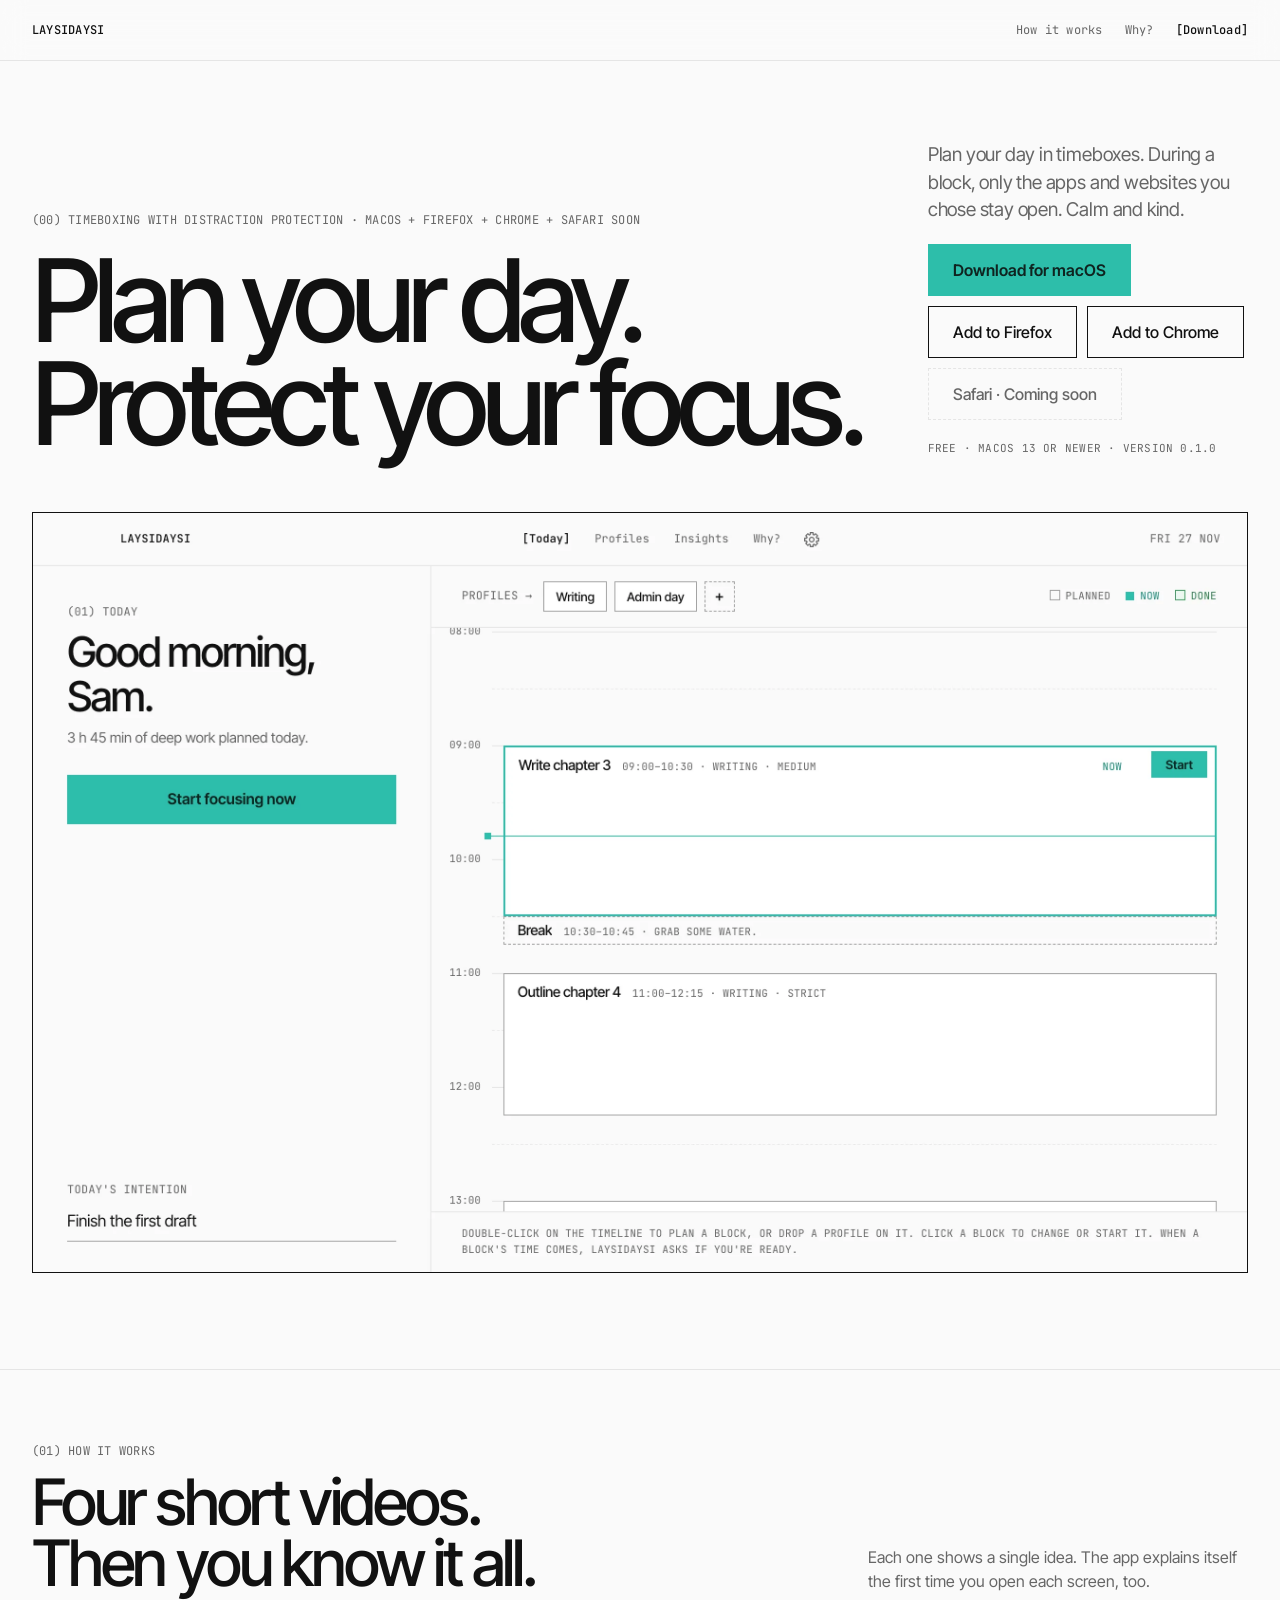
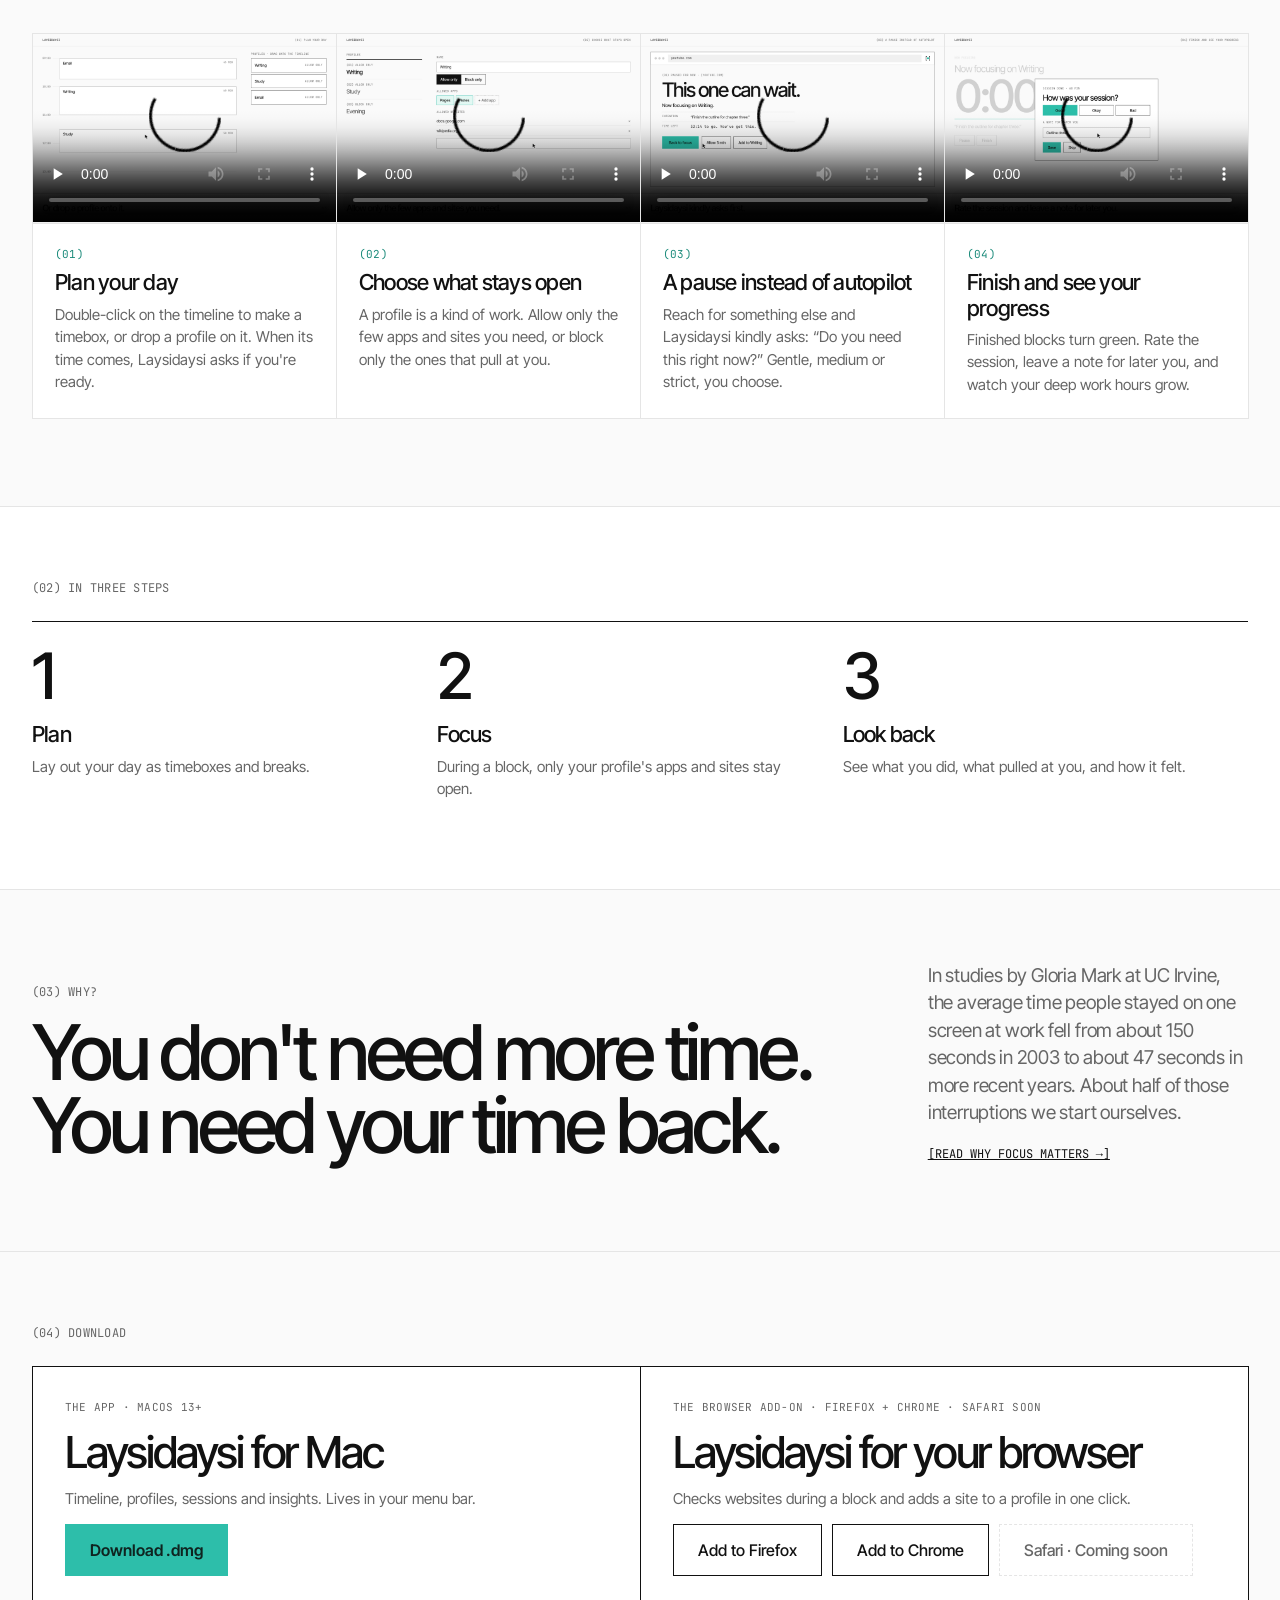
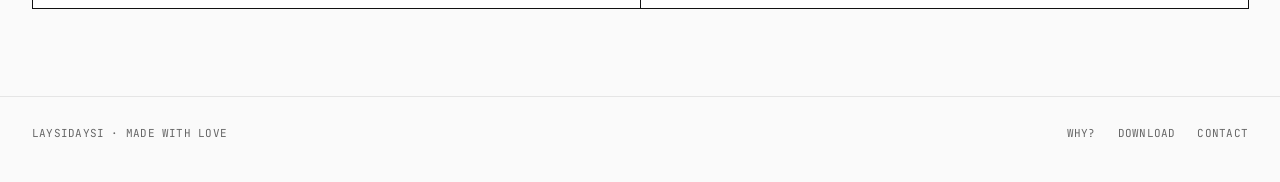
==== commit 7bc13ed9: "Website: screenshots with content-hashed names" ====
--- a/index.html
+++ b/index.html
@@ -50,9 +50,9 @@
 
       <section class="wrap" aria-label="The app">
         <picture class="app-shot">
-          <source srcset="./images/app-today-dark.webp" media="(prefers-color-scheme: dark)" />
+          <source srcset="./assets/app-today-dark-Eptew8qS.webp" media="(prefers-color-scheme: dark)" />
           <img
-            src="./images/app-today-light.webp"
+            src="./assets/app-today-light-BwAYPc7J.webp"
             width="2560"
             height="1600"
             alt="The Laysidaysi Today screen: a greeting, the Start focusing now button and the day's timeline with a focus block and a break"
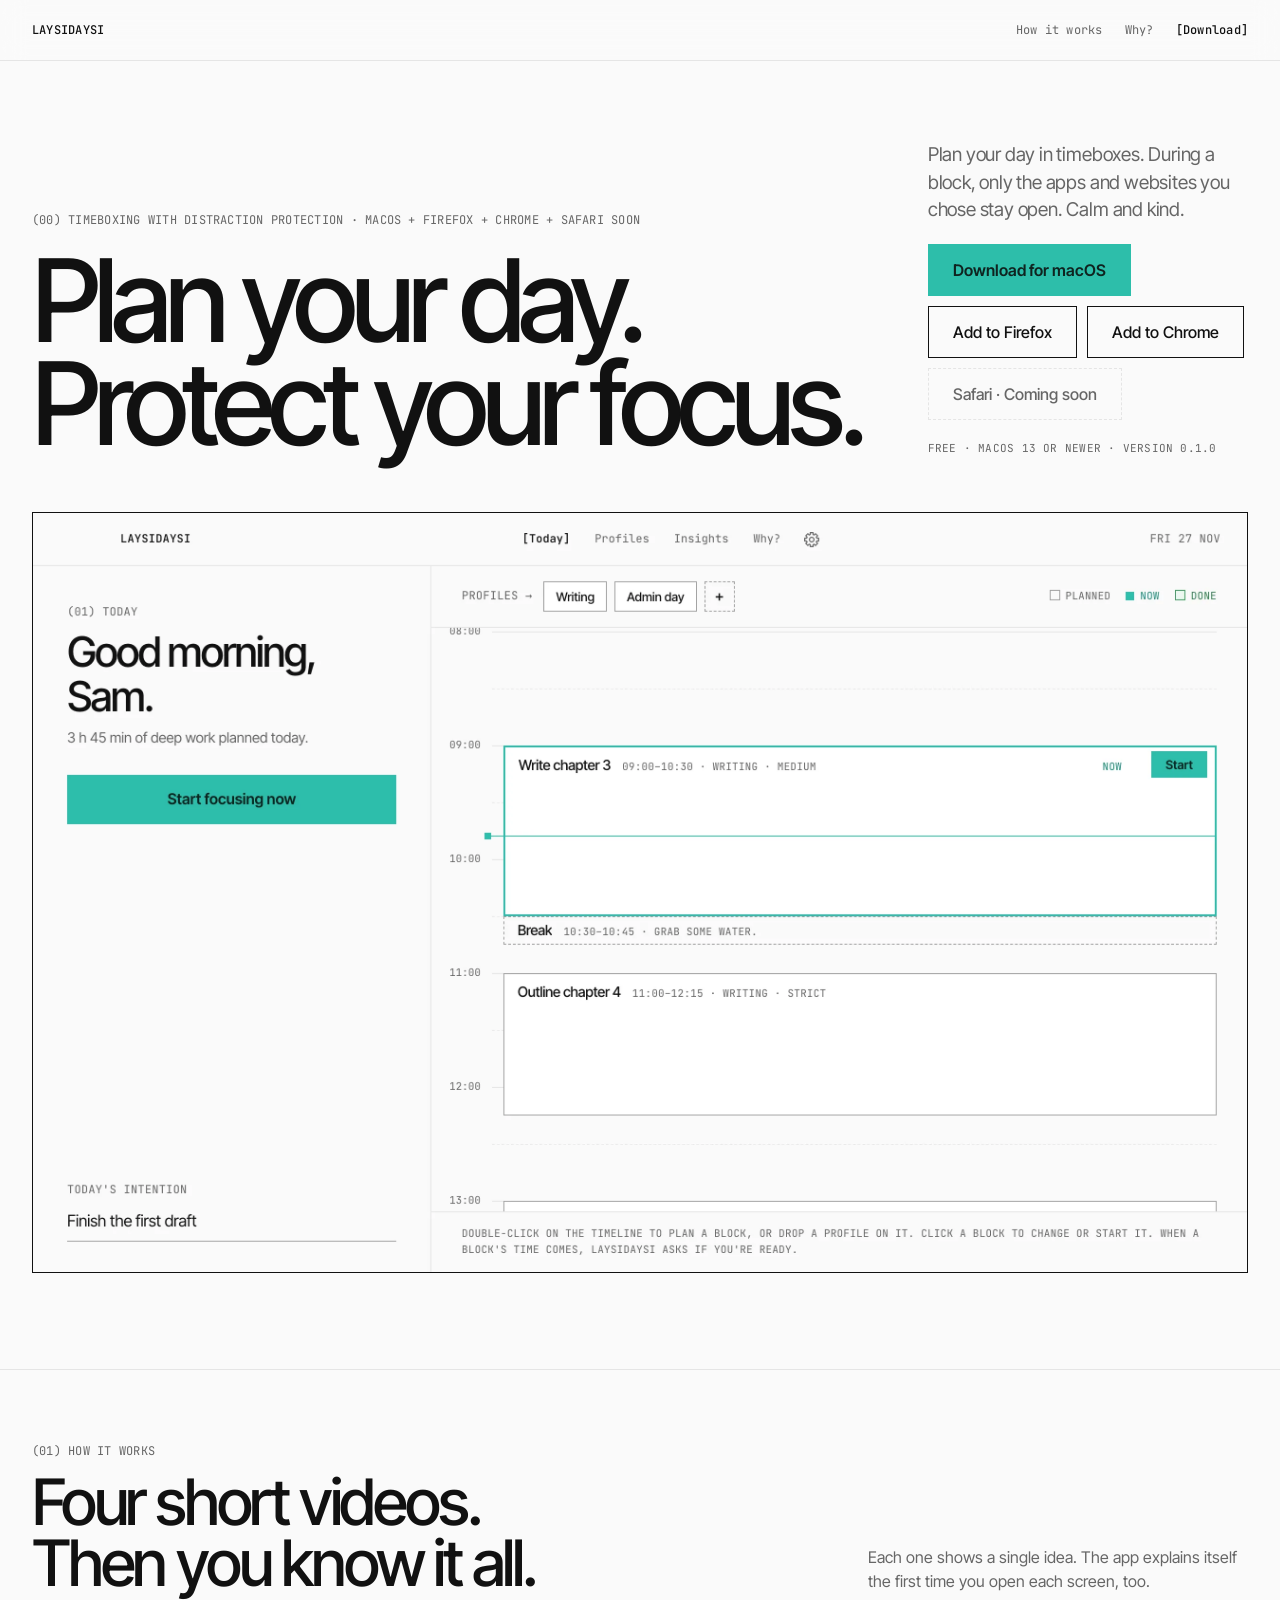
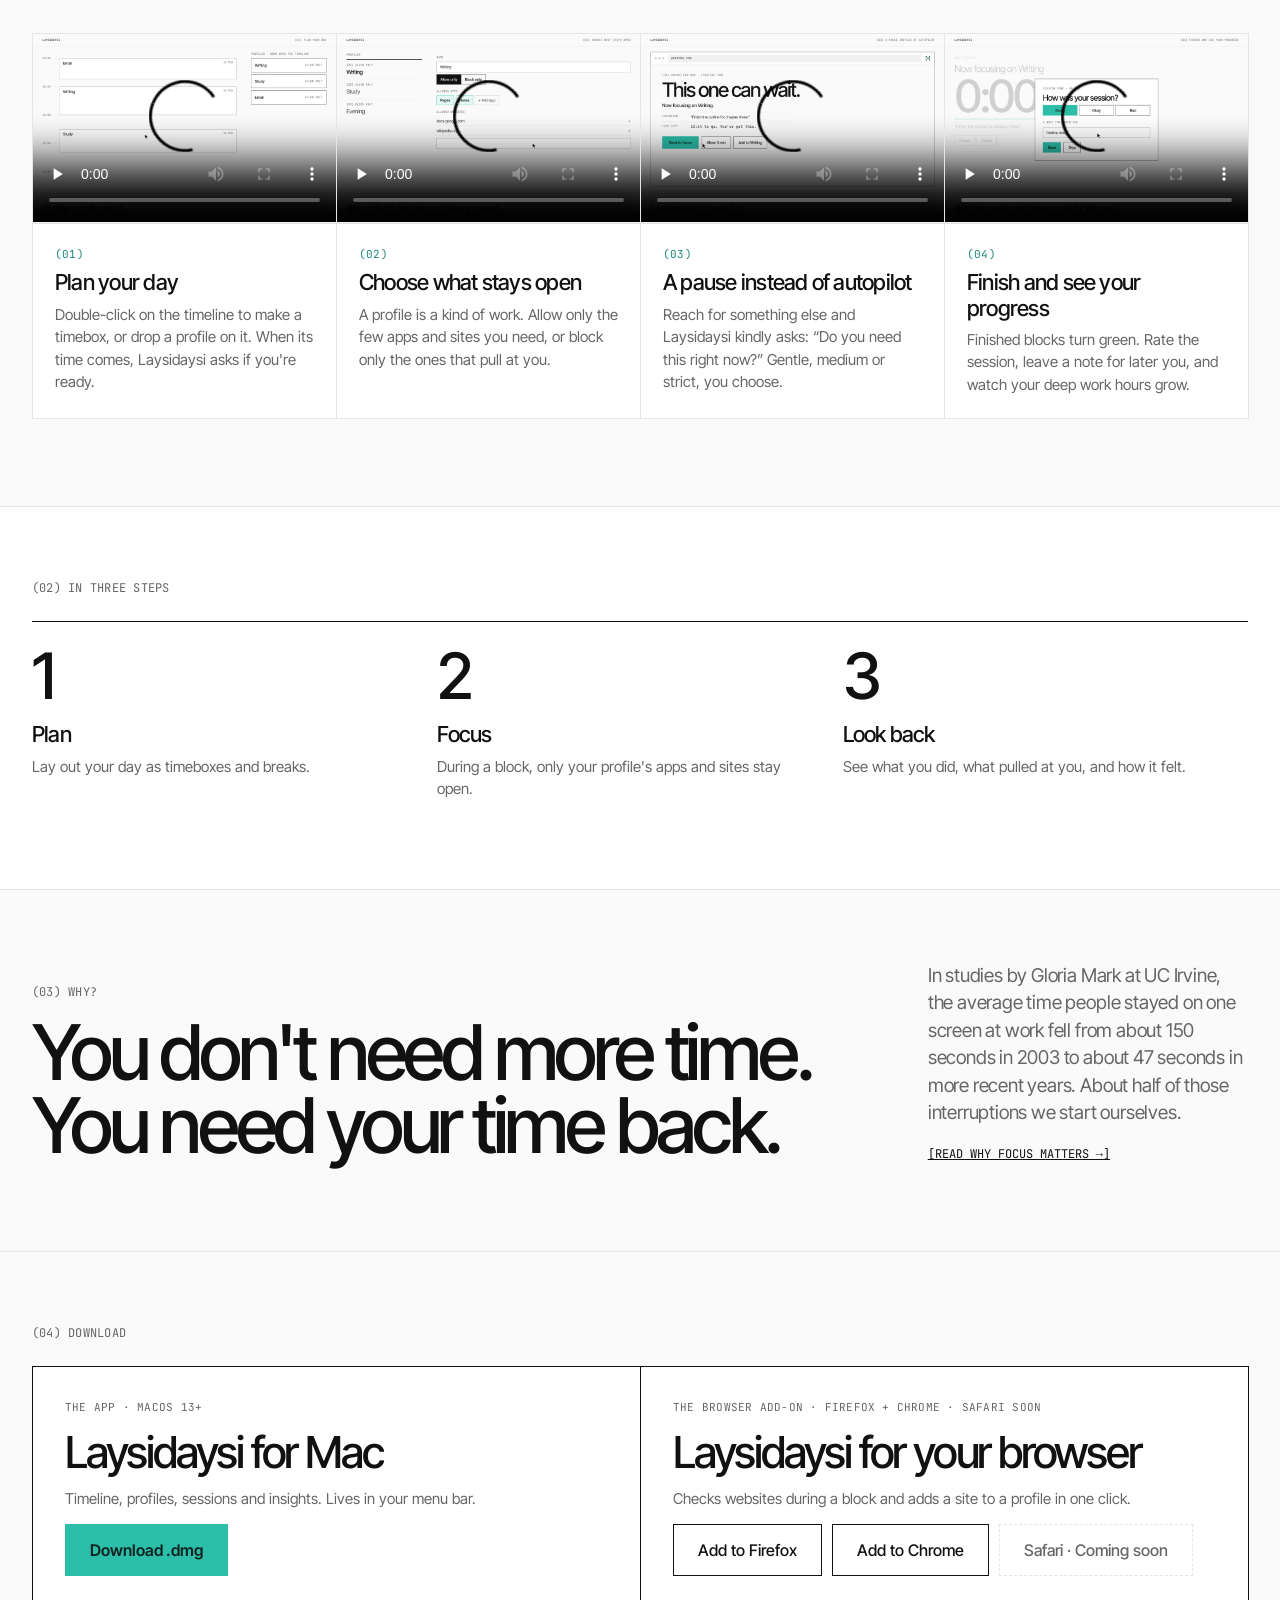
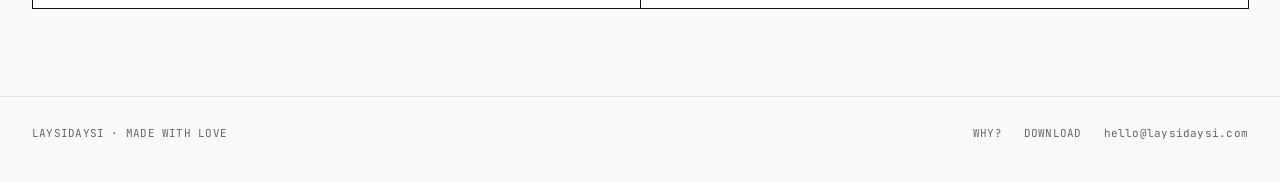
==== commit 46414ffa: "Website: email address in the footer" ====
--- a/index.html
+++ b/index.html
@@ -11,7 +11,7 @@
     />
     <title>Laysidaysi · Plan your day. Protect your focus.</title>
     <link rel="icon" href="./favicon.svg" type="image/svg+xml" />
-    <link rel="stylesheet" crossorigin href="./assets/site-B0bVX9TC.css">
+    <link rel="stylesheet" crossorigin href="./assets/site-DZtSzfRz.css">
   </head>
   <body>
     <header class="topbar">
@@ -228,7 +228,7 @@
         <nav aria-label="Footer">
           <a href="./why.html">Why?</a>
           <a href="./download.html">Download</a>
-          <a href="mailto:hello@laysidaysi.com">Contact</a>
+          <a class="email" href="mailto:hello@laysidaysi.com">hello@laysidaysi.com</a>
         </nav>
       </div>
     </footer>
--- a/assets/site-DZtSzfRz.css
+++ b/assets/site-DZtSzfRz.css
@@ -0,0 +1 @@
+:root{--bg:#fafafa;--surface:#fff;--surface-strong:#f0f0f0;--line:#e5e5e5;--line-strong:#a1a1a1;--text:#111;--text-soft:#666;--accent:#2dbeaa;--accent-strong:#1a8a7a;--accent-soft:#e3f7f3;--accent-glow:#2dbeaa38;--done:#3f9f63;--done-strong:#2f7d4c;--done-soft:#eef7f1;--on-accent:#0f2420;--shadow:0 1px 0 #1111110a;--backdrop:#fafafad1;--radius-card:0;--radius-field:0;--radius-pill:0;--font:"Inter Tight", -apple-system, BlinkMacSystemFont, "Helvetica Neue", sans-serif;--font-mono:"JetBrains Mono", ui-monospace, "SF Mono", Menlo, monospace;--lightningcss-light:initial;--lightningcss-dark: ;color-scheme:light}@media (prefers-color-scheme:dark){:root:not([data-theme=light]){--bg:#141414;--surface:#1b1b1b;--surface-strong:#242424;--line:#2e2e2e;--line-strong:#5c5c5c;--text:#f2f2f2;--text-soft:#a3a3a3;--accent-strong:#5fd6c4;--accent-soft:#15302c;--accent-glow:#2dbeaa4d;--done:#6cc48f;--done-strong:#8ad4a6;--done-soft:#182a1f;--on-accent:#0f2420;--shadow:none;--backdrop:#141414d1;--lightningcss-light: ;--lightningcss-dark:initial;color-scheme:dark}}:root[data-theme=dark]{--bg:#141414;--surface:#1b1b1b;--surface-strong:#242424;--line:#2e2e2e;--line-strong:#5c5c5c;--text:#f2f2f2;--text-soft:#a3a3a3;--accent-strong:#5fd6c4;--accent-soft:#15302c;--accent-glow:#2dbeaa4d;--done:#6cc48f;--done-strong:#8ad4a6;--done-soft:#182a1f;--on-accent:#0f2420;--shadow:none;--backdrop:#141414d1;--lightningcss-light: ;--lightningcss-dark:initial;color-scheme:dark}@font-face{font-family:Inter Tight;font-style:normal;font-display:swap;font-weight:400;src:url(./inter-tight-latin-400-normal-iW8qmuJY.woff2)format("woff2"),url(./inter-tight-latin-400-normal-BLrFJfvD.woff)format("woff")}@font-face{font-family:Inter Tight;font-style:normal;font-display:swap;font-weight:500;src:url(./inter-tight-latin-500-normal-BFXNXuvF.woff2)format("woff2"),url(./inter-tight-latin-500-normal-pobXraBK.woff)format("woff")}@font-face{font-family:Inter Tight;font-style:normal;font-display:swap;font-weight:600;src:url(./inter-tight-latin-600-normal-BgSTtRxb.woff2)format("woff2"),url(./inter-tight-latin-600-normal-D7bG6gX1.woff)format("woff")}@font-face{font-family:JetBrains Mono;font-style:normal;font-display:swap;font-weight:400;src:url(./jetbrains-mono-latin-400-normal-V6pRDFza.woff2)format("woff2"),url(./jetbrains-mono-latin-400-normal-6-qcROiO.woff)format("woff")}@font-face{font-family:JetBrains Mono;font-style:normal;font-display:swap;font-weight:500;src:url(./jetbrains-mono-latin-500-normal-BWZEU5yA.woff2)format("woff2"),url(./jetbrains-mono-latin-500-normal-CJOVTJB7.woff)format("woff")}*{box-sizing:border-box}html{scroll-behavior:smooth;scroll-padding-top:72px}body{background:var(--bg);color:var(--text);font-family:var(--font);-webkit-font-smoothing:antialiased;margin:0;font-size:16px;line-height:1.5}h1,h2,h3,p,ol,ul,dl,dd{margin:0}h1,h2,h3{font-weight:500}a{color:var(--text)}a:hover{color:var(--accent-strong)}a:focus-visible{outline:2px solid var(--accent);outline-offset:2px}strong{font-weight:600}.wrap{max-width:1280px;margin:0 auto;padding:0 32px}@media (width<=600px){.wrap{padding:0 16px}}.band{border-top:1px solid var(--line);padding:72px 0 88px}.band.white{background:var(--surface)}.label{font-family:var(--font-mono);letter-spacing:.02em;text-transform:uppercase;color:var(--text-soft);font-size:12px}.label.small{font-size:11px}.label.mint{color:var(--accent-strong)}.body-soft{color:var(--text-soft);font-size:15px;line-height:1.5}.display{letter-spacing:-.06em;font-size:clamp(52px,9vw,128px);line-height:.9}.headline{letter-spacing:-.05em;font-size:clamp(40px,5vw,64px);line-height:.95}.quote{letter-spacing:-.055em;font-size:clamp(40px,6vw,84px);font-weight:500;line-height:.95}.title{letter-spacing:-.035em;font-size:22px;line-height:1.15}.lead{letter-spacing:-.01em;color:var(--text-soft);font-size:19px;line-height:1.45}.button{border:1px solid var(--text);min-height:52px;color:var(--text);align-items:center;padding:0 24px;font-size:16px;font-weight:500;text-decoration:none;transition:background .15s,border-color .15s,color .15s;display:inline-flex}.button:hover{background:var(--text);color:var(--bg)}.button.primary{background:var(--accent);border-color:var(--accent);color:var(--on-accent);font-weight:600}.button.primary:hover{background:var(--accent-strong);border-color:var(--accent-strong);color:var(--bg)}.button.soon,.button.soon:hover{border-style:dashed;border-color:var(--line);color:var(--text-soft);cursor:default;background:0 0}.buttons{flex-wrap:wrap;gap:10px;display:flex}.text-link{font-family:var(--font-mono);text-transform:uppercase;font-size:12px}.topbar{z-index:2;background:var(--backdrop);-webkit-backdrop-filter:blur(12px);backdrop-filter:blur(12px);border-bottom:1px solid var(--line);position:sticky;top:0}.topbar .wrap,.footer .wrap{font-family:var(--font-mono);letter-spacing:.02em;flex-wrap:wrap;justify-content:space-between;align-items:center;gap:12px 22px;font-size:12px;display:flex}.topbar .wrap{min-height:60px}.topbar nav,.footer nav{flex-wrap:wrap;gap:8px 22px;display:flex}.topbar a,.footer a{color:var(--text-soft);text-decoration:none}.topbar a:hover,.footer a:hover{color:var(--text)}.topbar .brand,.topbar a[aria-current=page]{color:var(--text);font-weight:500}.footer{border-top:1px solid var(--line)}.footer .wrap{color:var(--text-soft);text-transform:uppercase;padding-top:28px;padding-bottom:40px;font-size:11px}.footer .email{text-transform:none}.hero{flex-wrap:wrap;align-items:flex-end;gap:48px;padding-top:80px;padding-bottom:56px;display:flex}.hero-main{flex:999 560px;min-width:0}.hero-main .label{margin-bottom:20px}.hero-side{flex-direction:column;flex:320px;gap:20px;display:flex}.app-shot img{border:1px solid var(--text);width:100%;height:auto;margin-bottom:96px;display:block}.section-head{flex-wrap:wrap;justify-content:space-between;align-items:flex-end;gap:24px;margin-bottom:40px;display:flex}.section-head .label{margin-bottom:12px}.section-head>p{max-width:380px;color:var(--text-soft)}.band>.wrap>.label{margin-bottom:24px;display:block}.grid{grid-template-columns:repeat(auto-fit,minmax(min(100%,280px),1fr));gap:0;display:grid}.grid.wide{grid-template-columns:repeat(auto-fit,minmax(min(100%,340px),1fr))}.grid.pairs{grid-template-columns:repeat(auto-fit,minmax(min(100%,460px),1fr))}.grid>*{border:1px solid var(--line);background:var(--surface);margin:0 -1px -1px 0}.grid.strong>*{border-color:var(--text)}.video-card{flex-direction:column;display:flex}.video-card>div{flex-direction:column;gap:8px;padding:22px;display:flex}.video{aspect-ratio:16/10;background:var(--surface-strong);border-bottom:1px solid var(--line);width:100%;display:block;position:relative}video.video{object-fit:cover}.video .label{font-size:11px;position:absolute;top:14px;left:16px}.video .play{background:var(--line-strong);justify-content:center;align-items:center;width:56px;height:56px;display:flex;position:absolute;top:50%;left:50%;transform:translate(-50%,-50%)}.video .play svg{fill:var(--bg)}.video.framed{border:1px solid var(--line)}.steps{grid-template-columns:repeat(auto-fit,minmax(min(100%,260px),1fr));padding:0;list-style:none;display:grid}.steps li{border-top:1px solid var(--text);padding:22px 24px 0 0}.steps .number{letter-spacing:-.06em;margin-bottom:14px;font-size:64px;font-weight:500;line-height:1;display:block}.steps h3{margin-bottom:8px}.split{flex-wrap:wrap;align-items:flex-end;gap:48px;display:flex}.split>:first-child{flex:999 560px;min-width:0}.split>:last-child{flex-direction:column;flex:320px;gap:18px;display:flex}.split .label{margin-bottom:16px;display:block}.download-card{flex-direction:column;align-items:flex-start;gap:14px;padding:32px;display:flex}.download-card h2,.download-card h3{letter-spacing:-.05em;font-size:clamp(32px,4vw,44px);line-height:1}.facts{grid-template-columns:auto 1fr;gap:6px 20px;font-size:14px;display:grid}.facts dt{padding-top:2px}.command{border:1px solid var(--line);font-family:var(--font-mono);overflow-wrap:anywhere;-webkit-user-select:all;user-select:all;margin-top:8px;padding:10px 12px;font-size:13px;display:block}.why-hero{padding-top:80px;padding-bottom:64px}.why-hero .label{margin-bottom:20px;display:block}.why-hero h1{letter-spacing:-.06em;max-width:1100px;margin-bottom:40px;font-size:clamp(52px,8vw,112px);line-height:.92}.why-hero .lead{max-width:620px;font-size:20px}.chapter{border-bottom:1px solid var(--line);flex-wrap:wrap;gap:24px 64px;padding:48px 0;display:flex}.chapter>header{flex:280px}.chapter>header .label{margin-bottom:10px;display:block}.chapter h2{letter-spacing:-.045em;font-size:36px;line-height:1}.chapter .text{flex:999 520px;min-width:0;font-size:17px;line-height:1.6}.chapter .text>*+*{margin-top:14px}.chapter ul{padding-left:20px}.chapter li+li{margin-top:10px}.closing{flex-wrap:wrap;justify-content:space-between;align-items:center;gap:24px;padding:56px 0;display:flex}.closing p{letter-spacing:-.05em;font-size:clamp(32px,4vw,52px);font-weight:500;line-height:1}.sources{border-top:1px solid var(--line);color:var(--text-soft);padding:32px 0 64px;font-size:13px}.sources .label{margin-bottom:14px;display:block}.sources ul{columns:2 280px;column-gap:48px;padding-left:20px;line-height:1.8}.setup{flex-wrap:wrap;gap:48px;display:flex}.setup>div{flex:300px}.setup>div .label{margin-bottom:14px;display:block}.setup>div h2{letter-spacing:-.05em;margin-bottom:24px;font-size:44px;line-height:.95}.setup ol{flex:999 520px;min-width:0;padding:0;list-style:none}.setup ol li{border-top:1px solid var(--line);gap:24px;padding:22px 0;display:flex}.setup ol li:first-child{border-top-color:var(--text)}.setup ol li:last-child{border-bottom:1px solid var(--line)}.setup .number{letter-spacing:-.06em;flex:none;width:40px;font-size:48px;font-weight:500;line-height:1}.setup li:last-child .number{color:var(--accent-strong)}.setup h3{margin-bottom:6px}
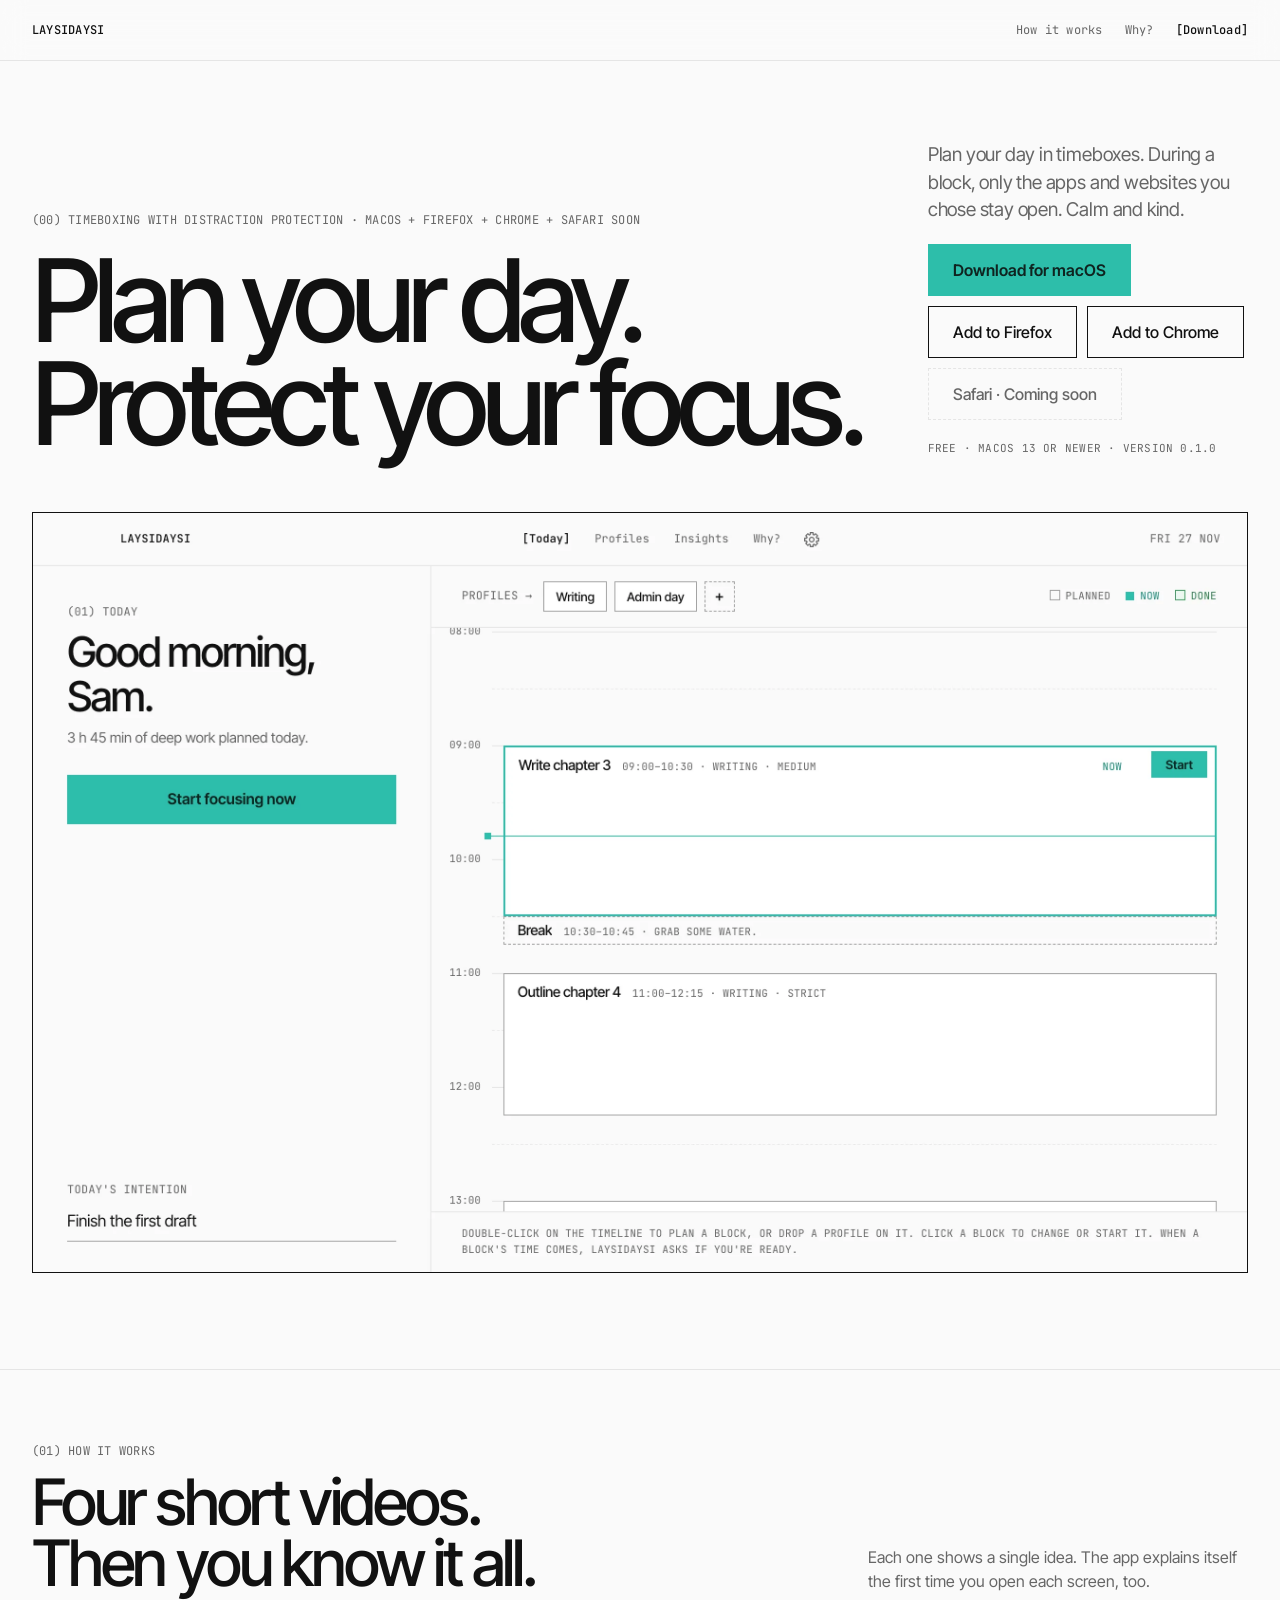
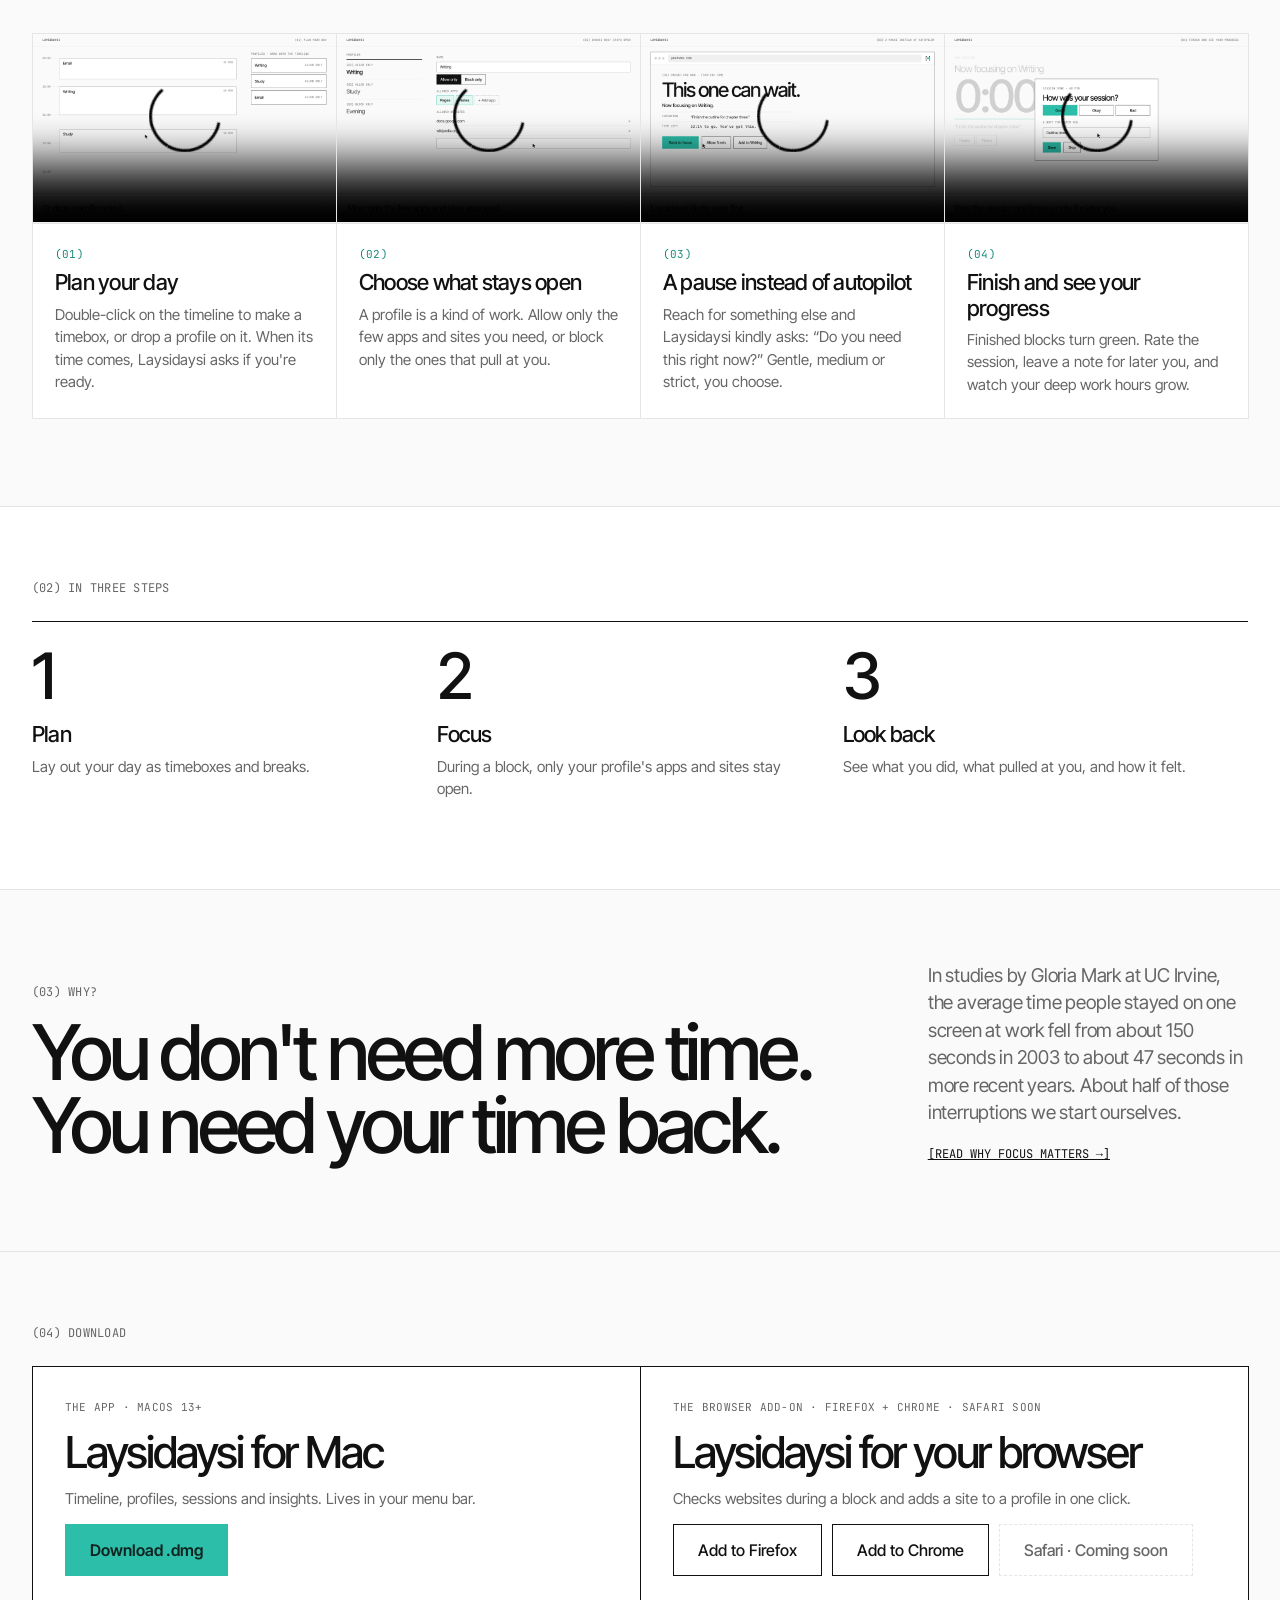
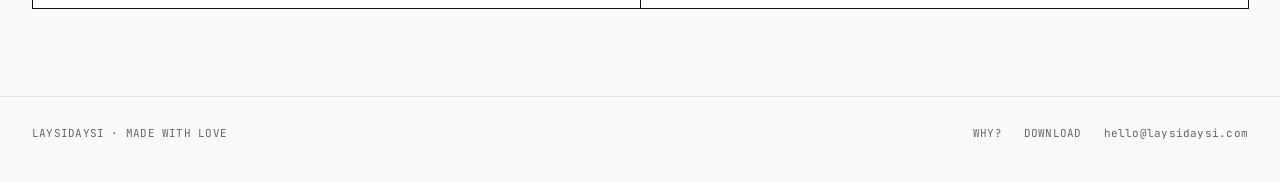
==== commit 6fbc9586: "Website: search engine basics" ====
--- a/index.html
+++ b/index.html
@@ -7,10 +7,49 @@
     <meta name="color-scheme" content="light dark" />
     <meta
       name="description"
-      content="Plan your day in timeboxes. During a block, only the apps and websites you chose stay open. For macOS, with add-ons for Firefox and Chrome."
-    />
-    <title>Laysidaysi · Plan your day. Protect your focus.</title>
+      content="Plan your day in timeboxes. During a focus block, only the apps and websites you chose stay open. A calm app and website blocker for Mac. Free."
+    />
+    <title>Laysidaysi · Timeboxing app for Mac that protects your focus</title>
+    <link rel="canonical" href="https://laysidaysi.com/" />
+    <meta name="theme-color" content="#fafafa" media="(prefers-color-scheme: light)" />
+    <meta name="theme-color" content="#141414" media="(prefers-color-scheme: dark)" />
+    <meta property="og:type" content="website" />
+    <meta property="og:site_name" content="Laysidaysi" />
+    <meta
+      property="og:title"
+      content="Laysidaysi · Timeboxing app for Mac that protects your focus"
+    />
+    <meta
+      property="og:description"
+      content="Plan your day in timeboxes. During a focus block, only the apps and websites you chose stay open. A calm app and website blocker for Mac. Free."
+    />
+    <meta property="og:url" content="https://laysidaysi.com/" />
+    <meta property="og:image" content="https://laysidaysi.com/og-image.png" />
+    <meta property="og:image:width" content="1200" />
+    <meta property="og:image:height" content="630" />
+    <meta
+      property="og:image:alt"
+      content="The Laysidaysi Today screen with a planned day of focus blocks"
+    />
+    <meta name="twitter:card" content="summary_large_image" />
     <link rel="icon" href="./favicon.svg" type="image/svg+xml" />
+    <link rel="apple-touch-icon" href="./apple-touch-icon.png" />
+    <!-- Describes the app to search engines. A data block: browsers never run it. -->
+    <script type="application/ld+json">
+      {
+        "@context": "https://schema.org",
+        "@type": "SoftwareApplication",
+        "name": "Laysidaysi",
+        "description": "Timeboxing with distraction protection: plan your day in focus blocks; during a block, only the apps and websites you chose stay open.",
+        "url": "https://laysidaysi.com/",
+        "applicationCategory": "ProductivityApplication",
+        "operatingSystem": "macOS 13 or newer",
+        "softwareVersion": "0.1.0",
+        "downloadUrl": "https://laysidaysi.com/download.html",
+        "screenshot": "https://laysidaysi.com/og-image.png",
+        "offers": { "@type": "Offer", "price": "0", "priceCurrency": "EUR" }
+      }
+    </script>
     <link rel="stylesheet" crossorigin href="./assets/site-DZtSzfRz.css">
   </head>
   <body>
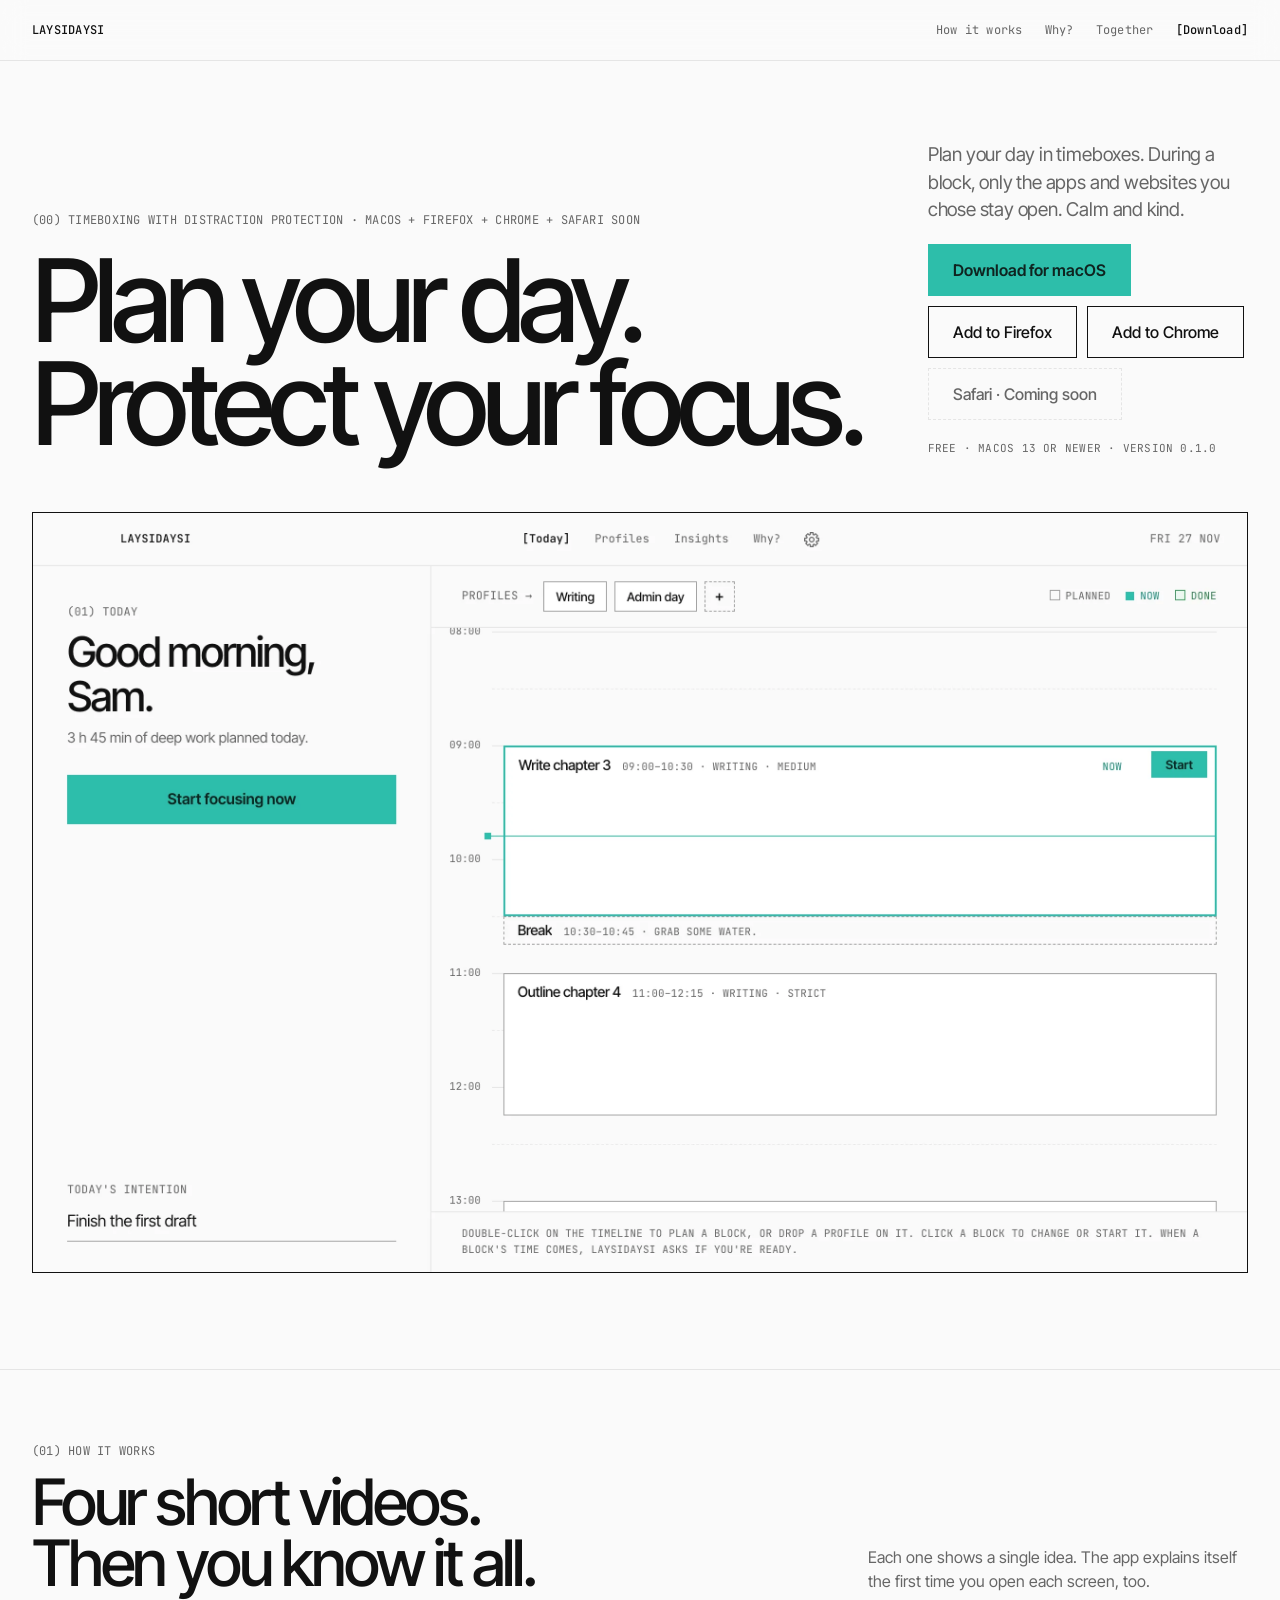
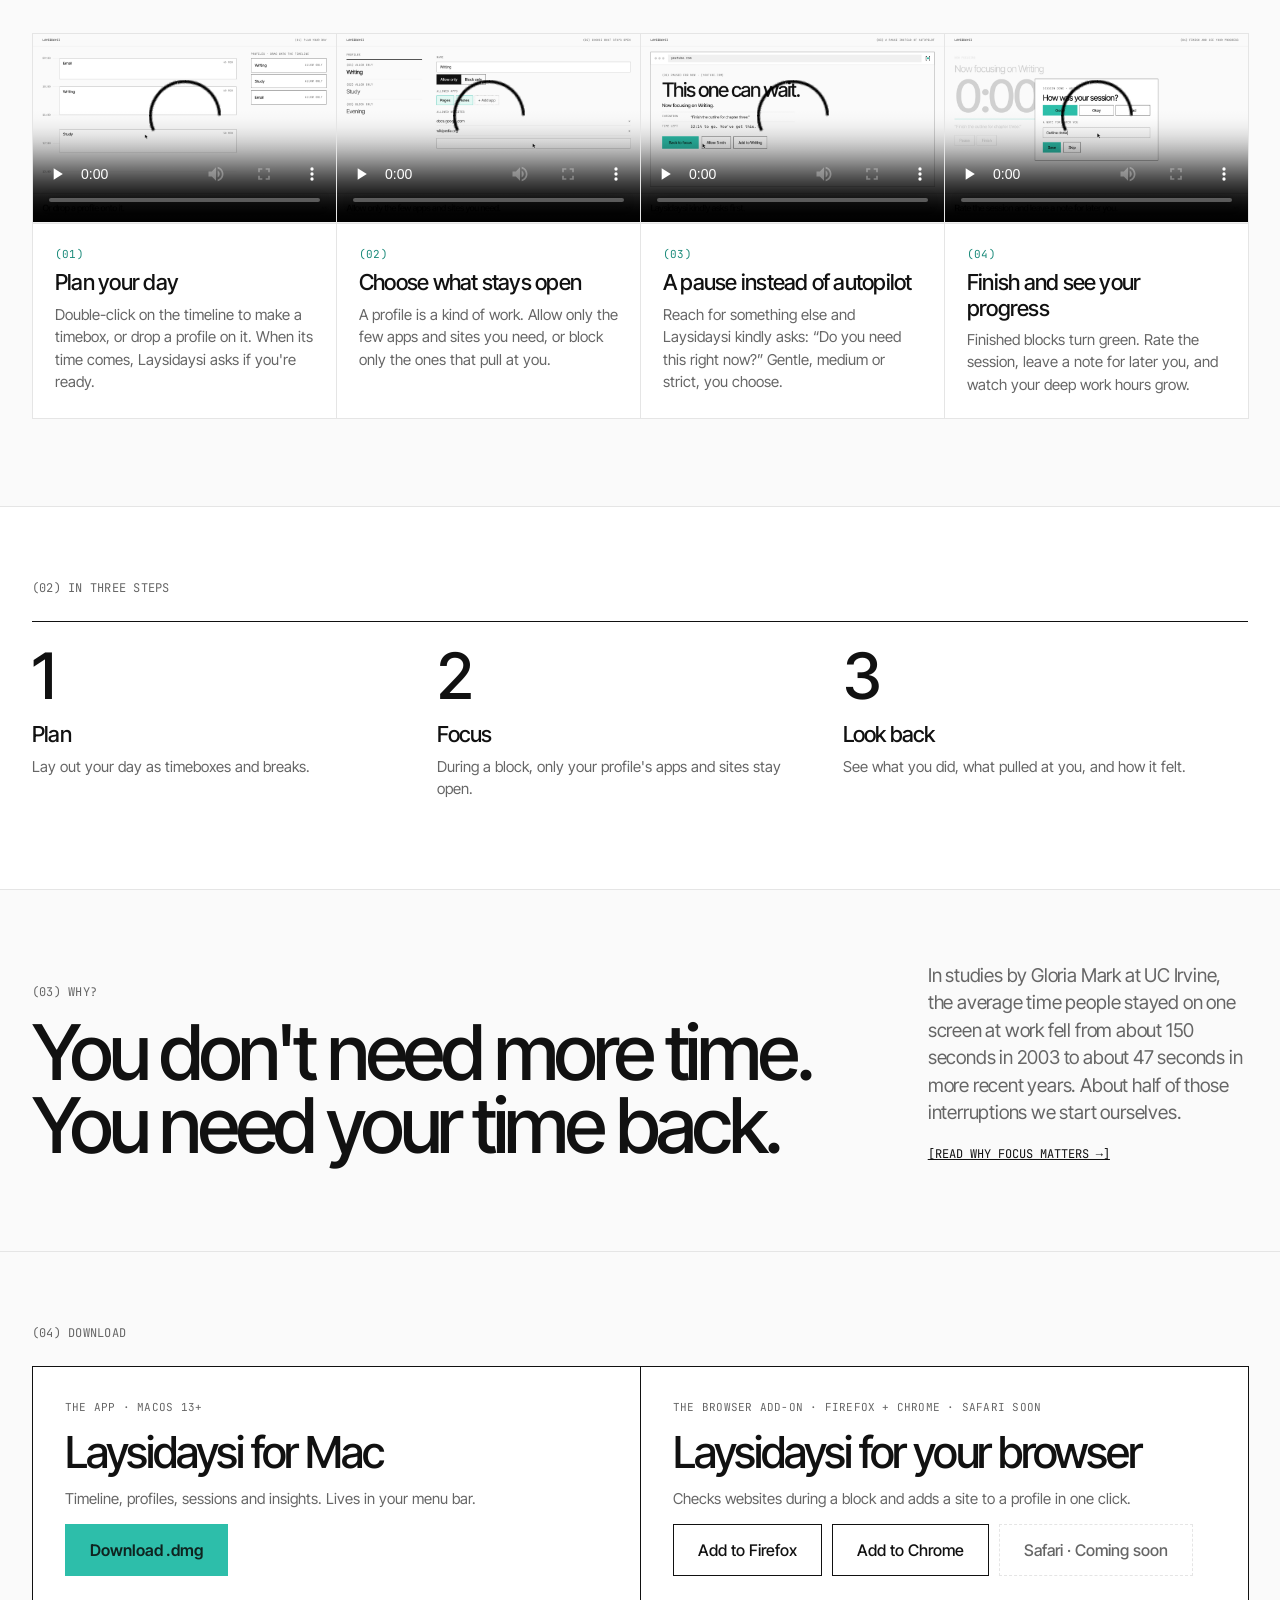
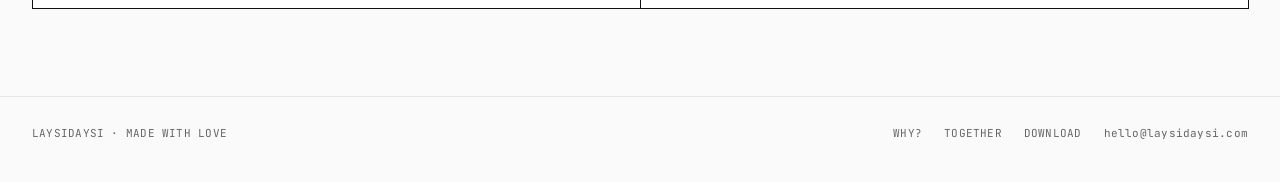
==== commit f3f7b36c: "Website: Build it together page" ====
--- a/index.html
+++ b/index.html
@@ -50,7 +50,7 @@
         "offers": { "@type": "Offer", "price": "0", "priceCurrency": "EUR" }
       }
     </script>
-    <link rel="stylesheet" crossorigin href="./assets/site-DZtSzfRz.css">
+    <link rel="stylesheet" crossorigin href="./assets/site-n1SJ4doQ.css">
   </head>
   <body>
     <header class="topbar">
@@ -59,6 +59,7 @@
         <nav aria-label="Main">
           <a href="#how">How it works</a>
           <a href="./why.html">Why?</a>
+          <a href="./together.html">Together</a>
           <a class="brand" href="./download.html">[Download]</a>
         </nav>
       </div>
@@ -266,6 +267,7 @@
         <span>Laysidaysi · Made with love</span>
         <nav aria-label="Footer">
           <a href="./why.html">Why?</a>
+          <a href="./together.html">Together</a>
           <a href="./download.html">Download</a>
           <a class="email" href="mailto:hello@laysidaysi.com">hello@laysidaysi.com</a>
         </nav>
--- a/assets/site-n1SJ4doQ.css
+++ b/assets/site-n1SJ4doQ.css
@@ -0,0 +1 @@
+:root{--bg:#fafafa;--surface:#fff;--surface-strong:#f0f0f0;--line:#e5e5e5;--line-strong:#a1a1a1;--text:#111;--text-soft:#666;--accent:#2dbeaa;--accent-strong:#1a8a7a;--accent-soft:#e3f7f3;--accent-glow:#2dbeaa38;--done:#3f9f63;--done-strong:#2f7d4c;--done-soft:#eef7f1;--on-accent:#0f2420;--shadow:0 1px 0 #1111110a;--backdrop:#fafafad1;--radius-card:0;--radius-field:0;--radius-pill:0;--font:"Inter Tight", -apple-system, BlinkMacSystemFont, "Helvetica Neue", sans-serif;--font-mono:"JetBrains Mono", ui-monospace, "SF Mono", Menlo, monospace;--lightningcss-light:initial;--lightningcss-dark: ;color-scheme:light}@media (prefers-color-scheme:dark){:root:not([data-theme=light]){--bg:#141414;--surface:#1b1b1b;--surface-strong:#242424;--line:#2e2e2e;--line-strong:#5c5c5c;--text:#f2f2f2;--text-soft:#a3a3a3;--accent-strong:#5fd6c4;--accent-soft:#15302c;--accent-glow:#2dbeaa4d;--done:#6cc48f;--done-strong:#8ad4a6;--done-soft:#182a1f;--on-accent:#0f2420;--shadow:none;--backdrop:#141414d1;--lightningcss-light: ;--lightningcss-dark:initial;color-scheme:dark}}:root[data-theme=dark]{--bg:#141414;--surface:#1b1b1b;--surface-strong:#242424;--line:#2e2e2e;--line-strong:#5c5c5c;--text:#f2f2f2;--text-soft:#a3a3a3;--accent-strong:#5fd6c4;--accent-soft:#15302c;--accent-glow:#2dbeaa4d;--done:#6cc48f;--done-strong:#8ad4a6;--done-soft:#182a1f;--on-accent:#0f2420;--shadow:none;--backdrop:#141414d1;--lightningcss-light: ;--lightningcss-dark:initial;color-scheme:dark}@font-face{font-family:Inter Tight;font-style:normal;font-display:swap;font-weight:400;src:url(./inter-tight-latin-400-normal-iW8qmuJY.woff2)format("woff2"),url(./inter-tight-latin-400-normal-BLrFJfvD.woff)format("woff")}@font-face{font-family:Inter Tight;font-style:normal;font-display:swap;font-weight:500;src:url(./inter-tight-latin-500-normal-BFXNXuvF.woff2)format("woff2"),url(./inter-tight-latin-500-normal-pobXraBK.woff)format("woff")}@font-face{font-family:Inter Tight;font-style:normal;font-display:swap;font-weight:600;src:url(./inter-tight-latin-600-normal-BgSTtRxb.woff2)format("woff2"),url(./inter-tight-latin-600-normal-D7bG6gX1.woff)format("woff")}@font-face{font-family:JetBrains Mono;font-style:normal;font-display:swap;font-weight:400;src:url(./jetbrains-mono-latin-400-normal-V6pRDFza.woff2)format("woff2"),url(./jetbrains-mono-latin-400-normal-6-qcROiO.woff)format("woff")}@font-face{font-family:JetBrains Mono;font-style:normal;font-display:swap;font-weight:500;src:url(./jetbrains-mono-latin-500-normal-BWZEU5yA.woff2)format("woff2"),url(./jetbrains-mono-latin-500-normal-CJOVTJB7.woff)format("woff")}*{box-sizing:border-box}html{scroll-behavior:smooth;scroll-padding-top:72px}body{background:var(--bg);color:var(--text);font-family:var(--font);-webkit-font-smoothing:antialiased;margin:0;font-size:16px;line-height:1.5}h1,h2,h3,p,ol,ul,dl,dd{margin:0}h1,h2,h3{font-weight:500}a{color:var(--text)}a:hover{color:var(--accent-strong)}a:focus-visible{outline:2px solid var(--accent);outline-offset:2px}strong{font-weight:600}.wrap{max-width:1280px;margin:0 auto;padding:0 32px}@media (width<=600px){.wrap{padding:0 16px}}.band{border-top:1px solid var(--line);padding:72px 0 88px}.band.white{background:var(--surface)}.label{font-family:var(--font-mono);letter-spacing:.02em;text-transform:uppercase;color:var(--text-soft);font-size:12px}.label.small{font-size:11px}.label.mint{color:var(--accent-strong)}.body-soft{color:var(--text-soft);font-size:15px;line-height:1.5}.display{letter-spacing:-.06em;font-size:clamp(52px,9vw,128px);line-height:.9}.headline{letter-spacing:-.05em;font-size:clamp(40px,5vw,64px);line-height:.95}.quote{letter-spacing:-.055em;font-size:clamp(40px,6vw,84px);font-weight:500;line-height:.95}.title{letter-spacing:-.035em;font-size:22px;line-height:1.15}.lead{letter-spacing:-.01em;color:var(--text-soft);font-size:19px;line-height:1.45}.button{border:1px solid var(--text);min-height:52px;color:var(--text);align-items:center;padding:0 24px;font-size:16px;font-weight:500;text-decoration:none;transition:background .15s,border-color .15s,color .15s;display:inline-flex}.button:hover{background:var(--text);color:var(--bg)}.button.primary{background:var(--accent);border-color:var(--accent);color:var(--on-accent);font-weight:600}.button.primary:hover{background:var(--accent-strong);border-color:var(--accent-strong);color:var(--bg)}.button.soon,.button.soon:hover{border-style:dashed;border-color:var(--line);color:var(--text-soft);cursor:default;background:0 0}.buttons{flex-wrap:wrap;gap:10px;display:flex}.text-link{font-family:var(--font-mono);text-transform:uppercase;font-size:12px}.topbar{z-index:2;background:var(--backdrop);-webkit-backdrop-filter:blur(12px);backdrop-filter:blur(12px);border-bottom:1px solid var(--line);position:sticky;top:0}.topbar .wrap,.footer .wrap{font-family:var(--font-mono);letter-spacing:.02em;flex-wrap:wrap;justify-content:space-between;align-items:center;gap:12px 22px;font-size:12px;display:flex}.topbar .wrap{min-height:60px}.topbar nav,.footer nav{flex-wrap:wrap;gap:8px 22px;display:flex}.topbar a,.footer a{color:var(--text-soft);text-decoration:none}.topbar a:hover,.footer a:hover{color:var(--text)}.topbar .brand,.topbar a[aria-current=page]{color:var(--text);font-weight:500}.footer{border-top:1px solid var(--line)}.footer .wrap{color:var(--text-soft);text-transform:uppercase;padding-top:28px;padding-bottom:40px;font-size:11px}.footer .email{text-transform:none}.hero{flex-wrap:wrap;align-items:flex-end;gap:48px;padding-top:80px;padding-bottom:56px;display:flex}.hero-main{flex:999 560px;min-width:0}.hero-main .label{margin-bottom:20px}.hero-side{flex-direction:column;flex:320px;gap:20px;display:flex}.app-shot img{border:1px solid var(--text);width:100%;height:auto;margin-bottom:96px;display:block}.section-head{flex-wrap:wrap;justify-content:space-between;align-items:flex-end;gap:24px;margin-bottom:40px;display:flex}.section-head .label{margin-bottom:12px}.section-head>p{max-width:380px;color:var(--text-soft)}.band>.wrap>.label{margin-bottom:24px;display:block}.grid{grid-template-columns:repeat(auto-fit,minmax(min(100%,280px),1fr));gap:0;display:grid}.grid.wide{grid-template-columns:repeat(auto-fit,minmax(min(100%,340px),1fr))}.grid.pairs{grid-template-columns:repeat(auto-fit,minmax(min(100%,460px),1fr))}.grid>*{border:1px solid var(--line);background:var(--surface);margin:0 -1px -1px 0}.grid.strong>*{border-color:var(--text)}.video-card{flex-direction:column;display:flex}.video-card>div{flex-direction:column;gap:8px;padding:22px;display:flex}.video{aspect-ratio:16/10;background:var(--surface-strong);border-bottom:1px solid var(--line);width:100%;display:block;position:relative}video.video{object-fit:cover}.video .label{font-size:11px;position:absolute;top:14px;left:16px}.video .play{background:var(--line-strong);justify-content:center;align-items:center;width:56px;height:56px;display:flex;position:absolute;top:50%;left:50%;transform:translate(-50%,-50%)}.video .play svg{fill:var(--bg)}.video.framed{border:1px solid var(--line)}.steps{grid-template-columns:repeat(auto-fit,minmax(min(100%,260px),1fr));padding:0;list-style:none;display:grid}.steps li{border-top:1px solid var(--text);padding:22px 24px 0 0}.steps .number{letter-spacing:-.06em;margin-bottom:14px;font-size:64px;font-weight:500;line-height:1;display:block}.steps h3{margin-bottom:8px}.split{flex-wrap:wrap;align-items:flex-end;gap:48px;display:flex}.split>:first-child{flex:999 560px;min-width:0}.split>:last-child{flex-direction:column;flex:320px;gap:18px;display:flex}.split .label{margin-bottom:16px;display:block}.download-card{flex-direction:column;align-items:flex-start;gap:14px;padding:32px;display:flex}.download-card h2,.download-card h3{letter-spacing:-.05em;font-size:clamp(32px,4vw,44px);line-height:1}.facts{grid-template-columns:auto 1fr;gap:6px 20px;font-size:14px;display:grid}.facts dt{padding-top:2px}.command{border:1px solid var(--line);font-family:var(--font-mono);overflow-wrap:anywhere;-webkit-user-select:all;user-select:all;margin-top:8px;padding:10px 12px;font-size:13px;display:block}.why-hero{padding-top:80px;padding-bottom:64px}.why-hero .label{margin-bottom:20px;display:block}.why-hero h1{letter-spacing:-.06em;max-width:1100px;margin-bottom:40px;font-size:clamp(52px,8vw,112px);line-height:.92}.why-hero .lead{max-width:620px;font-size:20px}.chapter{border-bottom:1px solid var(--line);flex-wrap:wrap;gap:24px 64px;padding:48px 0;display:flex}.chapter>header{flex:280px}.chapter>header .label{margin-bottom:10px;display:block}.chapter h2{letter-spacing:-.045em;font-size:36px;line-height:1}.chapter .text{flex:999 520px;min-width:0;font-size:17px;line-height:1.6}.chapter .text>*+*{margin-top:14px}.chapter ul{padding-left:20px}.chapter li+li{margin-top:10px}.closing{flex-wrap:wrap;justify-content:space-between;align-items:center;gap:24px;padding:56px 0;display:flex}.closing p{letter-spacing:-.05em;font-size:clamp(32px,4vw,52px);font-weight:500;line-height:1}.sources{border-top:1px solid var(--line);color:var(--text-soft);padding:32px 0 64px;font-size:13px}.sources .label{margin-bottom:14px;display:block}.sources ul{columns:2 280px;column-gap:48px;padding-left:20px;line-height:1.8}.setup{flex-wrap:wrap;gap:48px;display:flex}.setup>div{flex:300px}.setup>div .label{margin-bottom:14px;display:block}.setup>div h2{letter-spacing:-.05em;margin-bottom:24px;font-size:44px;line-height:.95}.setup ol{flex:999 520px;min-width:0;padding:0;list-style:none}.setup ol li{border-top:1px solid var(--line);gap:24px;padding:22px 0;display:flex}.setup ol li:first-child{border-top-color:var(--text)}.setup ol li:last-child{border-bottom:1px solid var(--line)}.setup .number{letter-spacing:-.06em;flex:none;width:40px;font-size:48px;font-weight:500;line-height:1}.setup li:last-child .number{color:var(--accent-strong)}.setup h3{margin-bottom:6px}.together-lead{max-width:640px;margin:28px 0 32px}.post{flex-direction:column;gap:14px;padding:24px;display:flex}.post-text{letter-spacing:-.015em;font-size:19px;line-height:1.4}.more{margin-top:24px}.ideas{border-top:1px solid var(--line);padding:0;list-style:none}.idea{border-bottom:1px solid var(--line);grid-template-columns:1fr auto;align-items:center;gap:8px 20px;padding:20px 0;display:grid}.idea .title{margin-bottom:4px}.status{border:1px dashed var(--line-strong);border-radius:var(--radius-pill);font-family:var(--font-mono);text-transform:uppercase;white-space:nowrap;color:var(--text-soft);padding:4px 12px;font-size:11px}.status.progress{border:1px solid var(--accent);color:var(--text)}.status.shipped{border:1px solid var(--accent);background:var(--accent);color:var(--on-accent)}@media (width<=600px){.idea{grid-template-columns:1fr}.idea .status{justify-self:start}}.share{flex-wrap:wrap;gap:48px;display:flex}.share>div{flex:360px}.share .lead{margin-top:20px}.share-options{flex-direction:column;gap:16px;display:flex}.share-option{border:1px solid var(--text);background:var(--surface);gap:6px;padding:22px 24px;text-decoration:none;transition:border-color .15s;display:grid}.share-option:hover{border-color:var(--accent);color:var(--text)}.share-option:hover .title:after{content:" →";color:var(--accent-strong)}
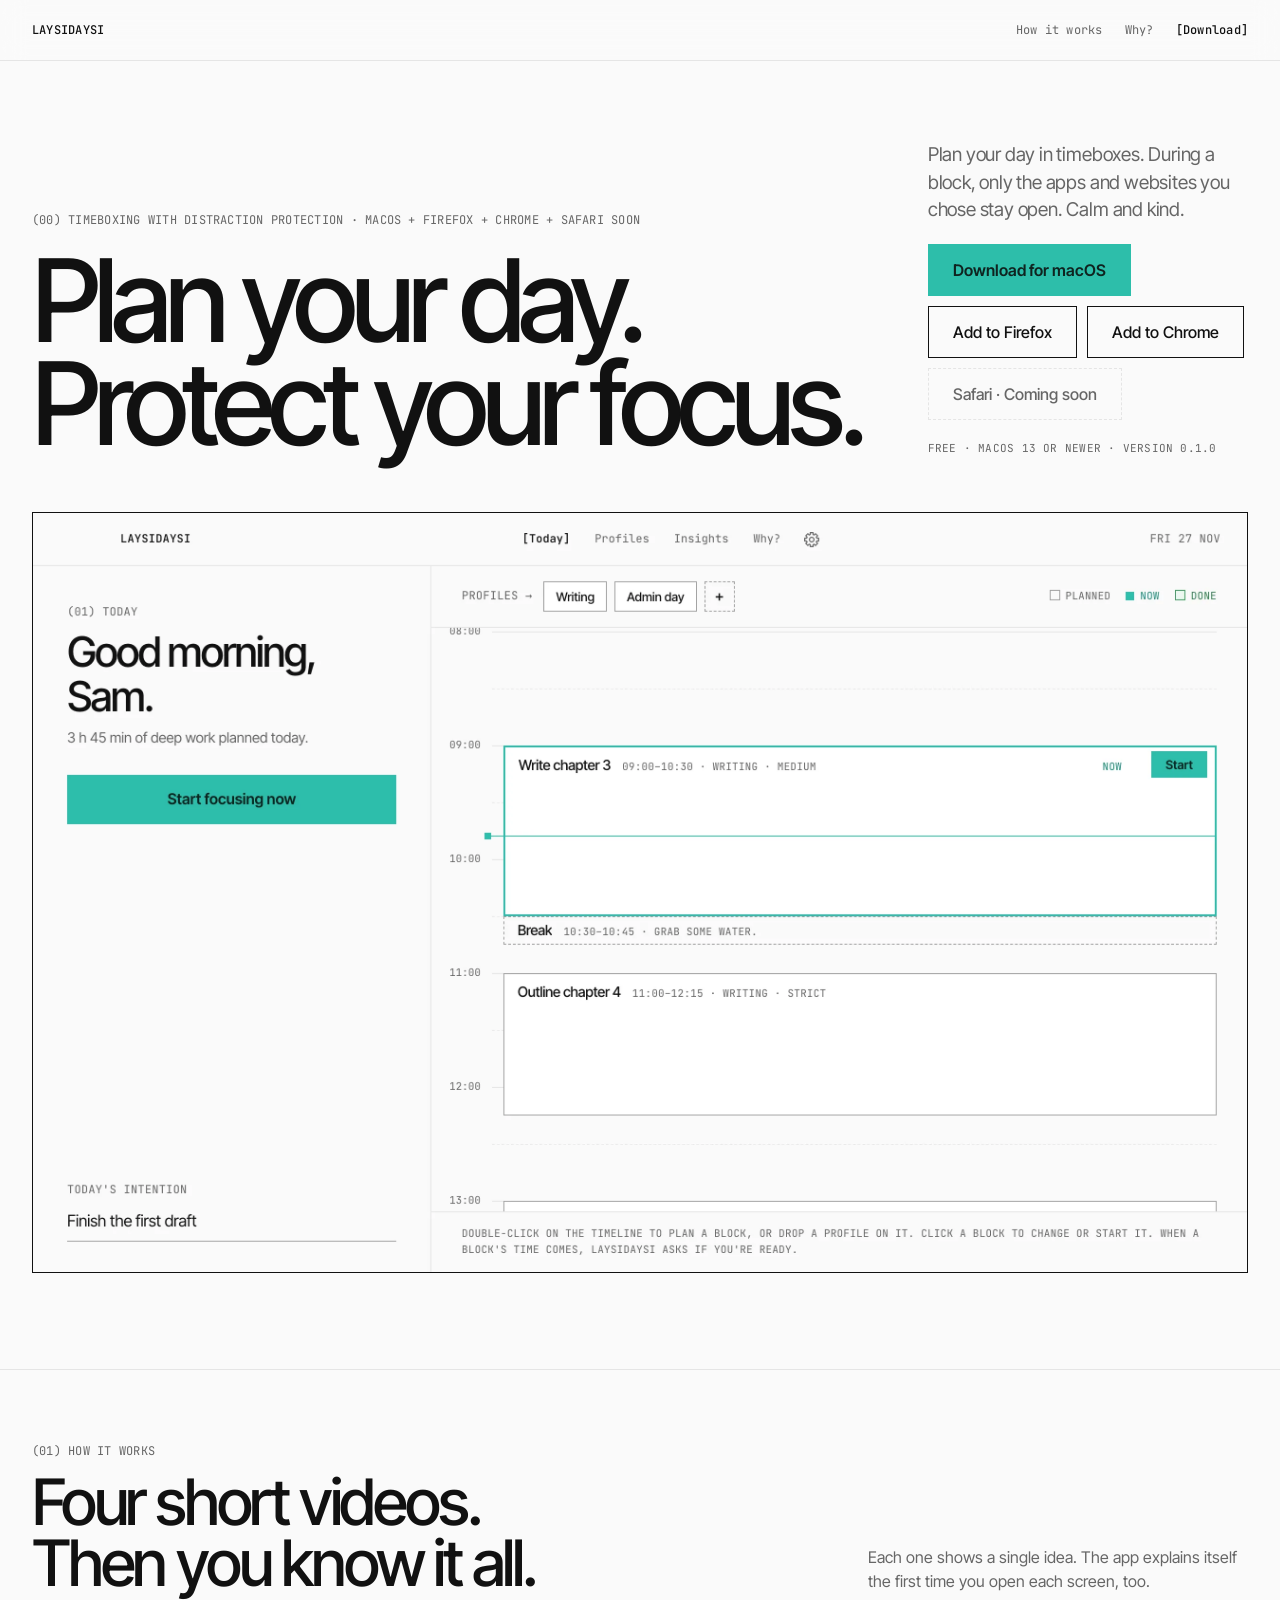
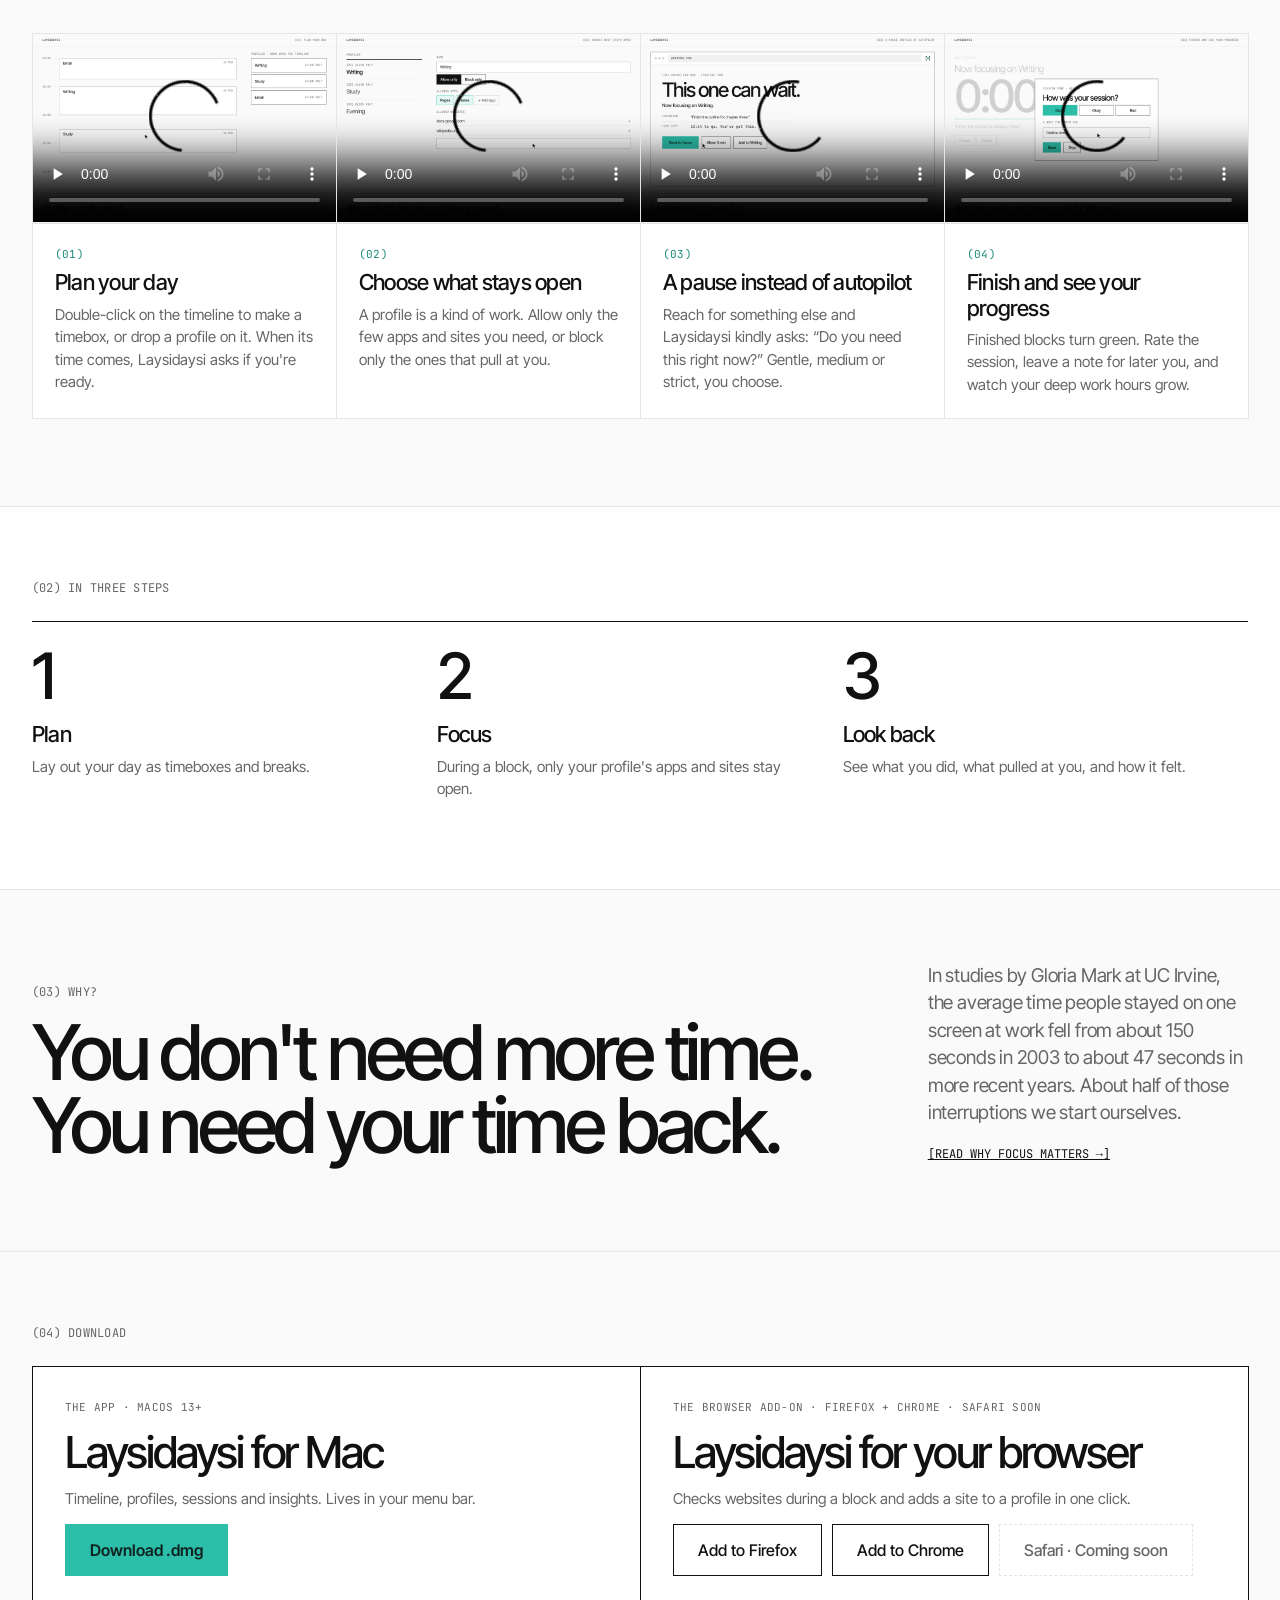
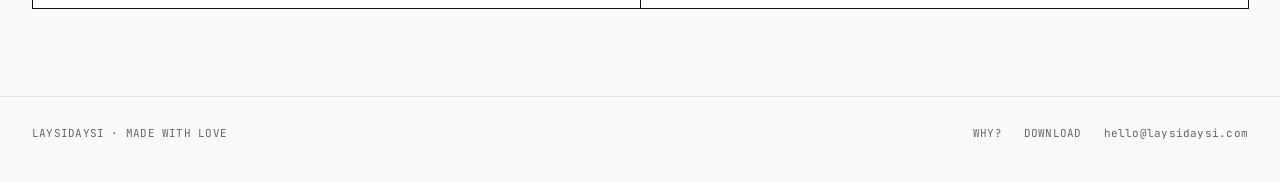
==== commit 29cc4810: "Website: take the Together page offline for now" ====
--- a/index.html
+++ b/index.html
@@ -59,7 +59,6 @@
         <nav aria-label="Main">
           <a href="#how">How it works</a>
           <a href="./why.html">Why?</a>
-          <a href="./together.html">Together</a>
           <a class="brand" href="./download.html">[Download]</a>
         </nav>
       </div>
@@ -267,7 +266,6 @@
         <span>Laysidaysi · Made with love</span>
         <nav aria-label="Footer">
           <a href="./why.html">Why?</a>
-          <a href="./together.html">Together</a>
           <a href="./download.html">Download</a>
           <a class="email" href="mailto:hello@laysidaysi.com">hello@laysidaysi.com</a>
         </nav>
